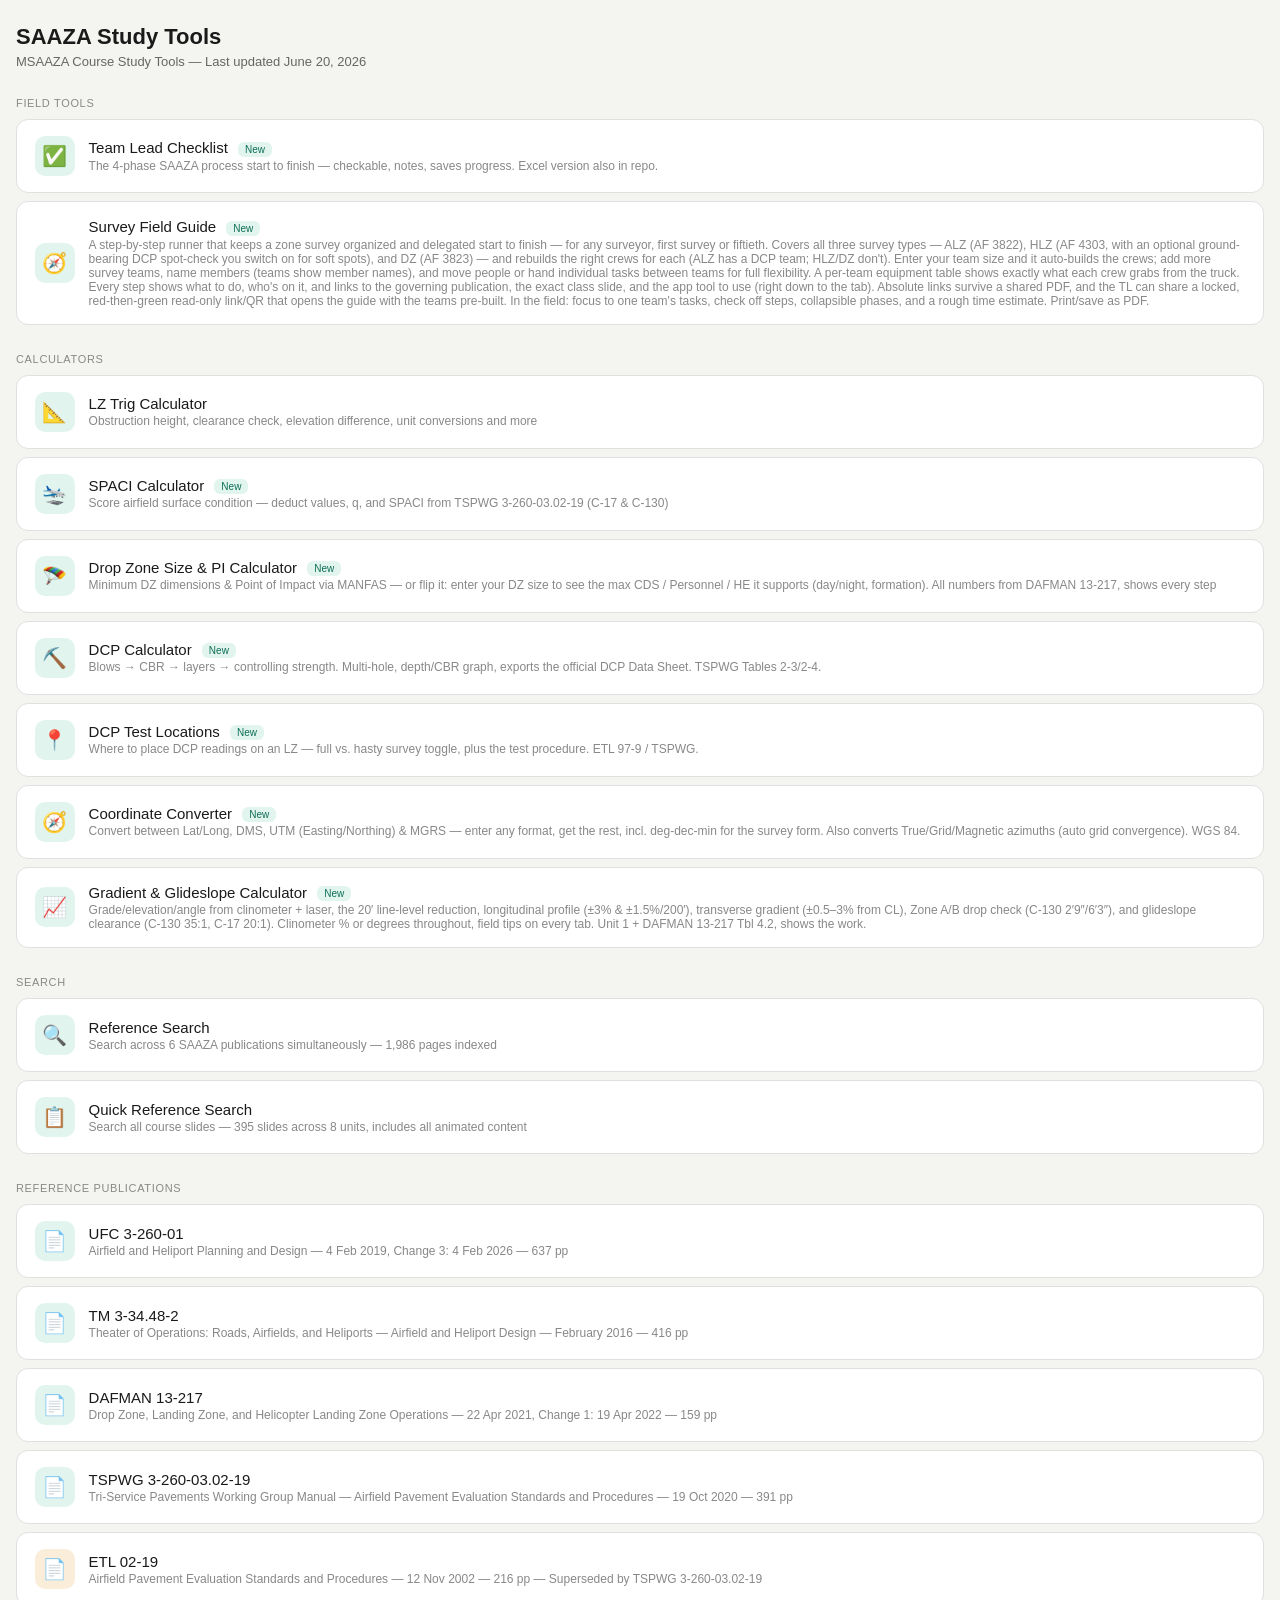
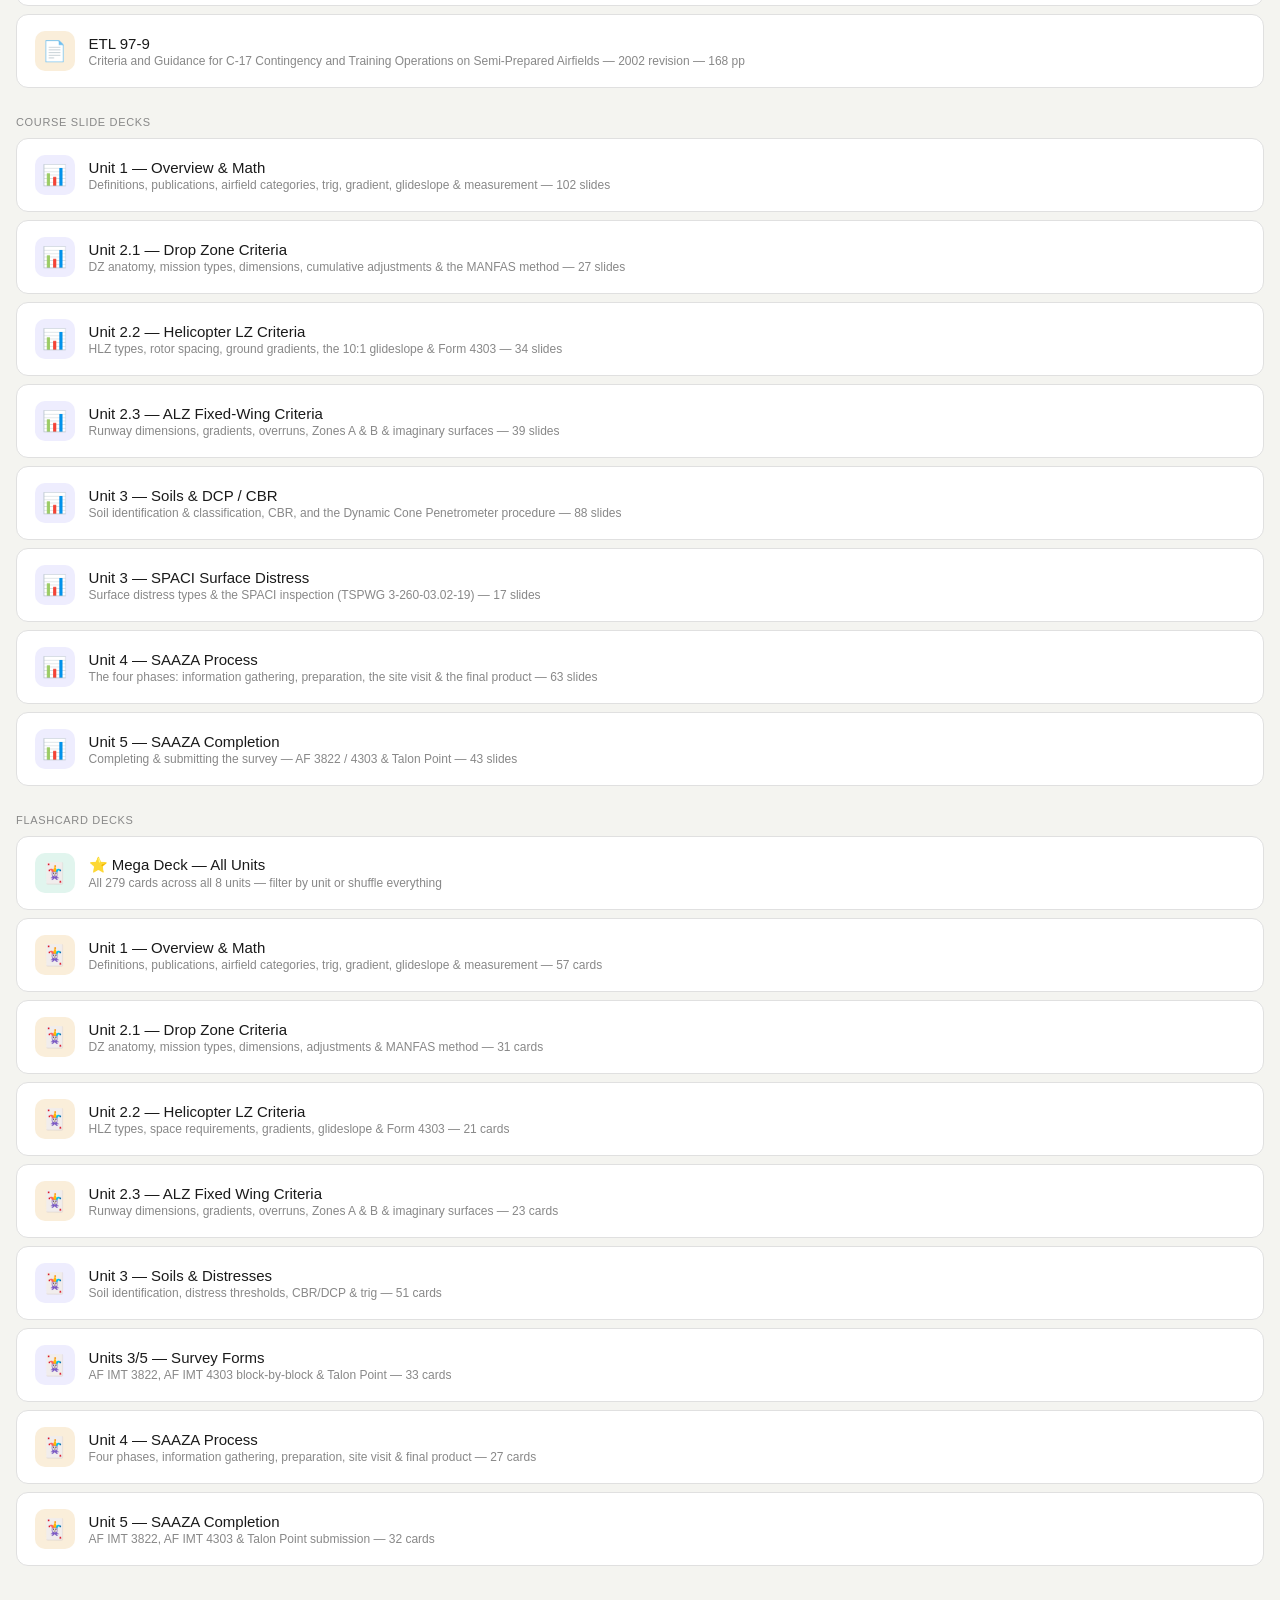
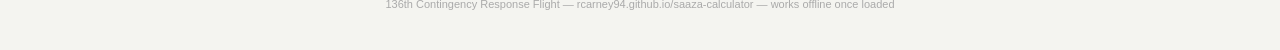
==== index.html @ 90b6a646 "Add files via upload" ====
<!DOCTYPE html>
<html lang="en">
<head>
<meta charset="UTF-8"/>
<meta name="viewport" content="width=device-width, initial-scale=1.0"/>
<title>SAAZA Study Tools</title>
<style>
*{box-sizing:border-box;margin:0;padding:0}
body{font-family:-apple-system,BlinkMacSystemFont,"Segoe UI",Arial,sans-serif;background:#f4f4f0;color:#1a1a1a;min-height:100vh;padding:1.5rem 1rem}
.header{margin-bottom:1.75rem}
h1{font-size:22px;font-weight:600;margin-bottom:4px}
.sub{font-size:13px;color:#666}
.section-label{font-size:11px;font-weight:500;color:#888;text-transform:uppercase;letter-spacing:.06em;margin-bottom:10px}
.section{margin-bottom:1.75rem}
.tool-card{display:flex;align-items:center;gap:14px;background:#fff;border:1px solid #e0e0e0;border-radius:12px;padding:1rem 1.1rem;margin-bottom:8px;text-decoration:none;color:#1a1a1a;transition:border-color .15s}
.tool-card:hover{border-color:#1D9E75}
.icon{width:40px;height:40px;border-radius:10px;display:flex;align-items:center;justify-content:center;font-size:20px;flex-shrink:0}
.icon.green{background:#E1F5EE}
.icon.purple{background:#EEEDFE}
.icon.amber{background:#FAEEDA}
.tool-name{font-size:15px;font-weight:500;margin-bottom:2px}
.tool-desc{font-size:12px;color:#888}
.badge{display:inline-block;font-size:10px;padding:2px 7px;border-radius:6px;background:#E1F5EE;color:#0F6E56;margin-left:6px;vertical-align:middle;font-weight:500}
.footer{text-align:center;font-size:11px;color:#aaa;margin-top:2rem;padding-bottom:1rem}
</style>
</head>
<body>

<div class="header">
  <h1>SAAZA Study Tools</h1>
  <p class="sub">MSAAZA Course Study Tools &mdash; Last updated June 20, 2026</p>
</div>

<div class="section">
  <div class="section-label">Field tools</div>
  <a class="tool-card" href="SAAZA_Team_Lead_Checklist.html">
    <div class="icon green">✅</div>
    <div>
      <div class="tool-name">Team Lead Checklist <span class="badge">New</span></div>
      <div class="tool-desc">The 4-phase SAAZA process start to finish — checkable, notes, saves progress. Excel version also in repo.</div>
    </div>
  </a>
  <a class="tool-card" href="SAAZA_Survey_Field_Guide.html">
    <div class="icon green">🧭</div>
    <div>
      <div class="tool-name">Survey Field Guide <span class="badge">New</span></div>
      <div class="tool-desc">A step-by-step runner that keeps a zone survey organized and delegated start to finish — for any surveyor, first survey or fiftieth. Covers all three survey types — ALZ (AF 3822), HLZ (AF 4303, with an optional ground-bearing DCP spot-check you switch on for soft spots), and DZ (AF 3823) — and rebuilds the right crews for each (ALZ has a DCP team; HLZ/DZ don't). Enter your team size and it auto-builds the crews; add more survey teams, name members (teams show member names), and move people or hand individual tasks between teams for full flexibility. A per-team equipment table shows exactly what each crew grabs from the truck. Every step shows what to do, who's on it, and links to the governing publication, the exact class slide, and the app tool to use (right down to the tab). Absolute links survive a shared PDF, and the TL can share a locked, red-then-green read-only link/QR that opens the guide with the teams pre-built. In the field: focus to one team's tasks, check off steps, collapsible phases, and a rough time estimate. Print/save as PDF.</div>
    </div>
  </a>
</div>

<div class="section">
  <div class="section-label">Calculators</div>
  <a class="tool-card" href="SAAZA_LZ_Trig_Calculator.html">
    <div class="icon green">📐</div>
    <div>
      <div class="tool-name">LZ Trig Calculator</div>
      <div class="tool-desc">Obstruction height, clearance check, elevation difference, unit conversions and more</div>
    </div>
  </a>
  <a class="tool-card" href="SAAZA_SPACI_Calculator.html">
    <div class="icon green">🛬</div>
    <div>
      <div class="tool-name">SPACI Calculator <span class="badge">New</span></div>
      <div class="tool-desc">Score airfield surface condition — deduct values, q, and SPACI from TSPWG 3-260-03.02-19 (C-17 &amp; C-130)</div>
    </div>
  </a>
  <a class="tool-card" href="SAAZA_DZ_Calculator.html">
    <div class="icon green">🪂</div>
    <div>
      <div class="tool-name">Drop Zone Size &amp; PI Calculator <span class="badge">New</span></div>
      <div class="tool-desc">Minimum DZ dimensions &amp; Point of Impact via MANFAS — or flip it: enter your DZ size to see the max CDS / Personnel / HE it supports (day/night, formation). All numbers from DAFMAN 13-217, shows every step</div>
    </div>
  </a>
  <a class="tool-card" href="SAAZA_DCP_Calculator.html">
    <div class="icon green">⛏️</div>
    <div>
      <div class="tool-name">DCP Calculator <span class="badge">New</span></div>
      <div class="tool-desc">Blows → CBR → layers → controlling strength. Multi-hole, depth/CBR graph, exports the official DCP Data Sheet. TSPWG Tables 2-3/2-4.</div>
    </div>
  </a>
  <a class="tool-card" href="SAAZA_DCP_Layout.html">
    <div class="icon green">📍</div>
    <div>
      <div class="tool-name">DCP Test Locations <span class="badge">New</span></div>
      <div class="tool-desc">Where to place DCP readings on an LZ — full vs. hasty survey toggle, plus the test procedure. ETL 97-9 / TSPWG.</div>
    </div>
  </a>
  <a class="tool-card" href="SAAZA_Coordinate_Converter.html">
    <div class="icon green">🧭</div>
    <div>
      <div class="tool-name">Coordinate Converter <span class="badge">New</span></div>
      <div class="tool-desc">Convert between Lat/Long, DMS, UTM (Easting/Northing) &amp; MGRS — enter any format, get the rest, incl. deg-dec-min for the survey form. Also converts True/Grid/Magnetic azimuths (auto grid convergence). WGS 84.</div>
    </div>
  </a>
  <a class="tool-card" href="SAAZA_Gradient_Calculator.html">
    <div class="icon green">📈</div>
    <div>
      <div class="tool-name">Gradient &amp; Glideslope Calculator <span class="badge">New</span></div>
      <div class="tool-desc">Grade/elevation/angle from clinometer + laser, the 20′ line-level reduction, longitudinal profile (±3% &amp; ±1.5%/200′), transverse gradient (±0.5–3% from CL), Zone A/B drop check (C-130 2′9″/6′3″), and glideslope clearance (C-130 35:1, C-17 20:1). Clinometer % or degrees throughout, field tips on every tab. Unit 1 + DAFMAN 13-217 Tbl 4.2, shows the work.</div>
    </div>
  </a>
</div>

<div class="section">
  <div class="section-label">Search</div>
  <a class="tool-card" href="SAAZA_Reference_Search.html">
    <div class="icon green">🔍</div>
    <div>
      <div class="tool-name">Reference Search</div>
      <div class="tool-desc">Search across 6 SAAZA publications simultaneously — 1,986 pages indexed</div>
    </div>
  </a>
  <a class="tool-card" href="SAAZA_Quick_Reference_Search.html">
    <div class="icon green">📋</div>
    <div>
      <div class="tool-name">Quick Reference Search</div>
      <div class="tool-desc">Search all course slides — 395 slides across 8 units, includes all animated content</div>
    </div>
  </a>
</div>

<div class="section">
  <div class="section-label">Reference publications</div>
  <a class="tool-card" href="refs/ufc_3_260_01_2019_c3.pdf">
    <div class="icon green">📄</div>
    <div>
      <div class="tool-name">UFC 3-260-01</div>
      <div class="tool-desc">Airfield and Heliport Planning and Design &mdash; 4 Feb 2019, Change 3: 4 Feb 2026 &mdash; 637 pp</div>
    </div>
  </a>
  <a class="tool-card" href="refs/TM_3_34_48_2.pdf">
    <div class="icon green">📄</div>
    <div>
      <div class="tool-name">TM 3-34.48-2</div>
      <div class="tool-desc">Theater of Operations: Roads, Airfields, and Heliports — Airfield and Heliport Design &mdash; February 2016 &mdash; 416 pp</div>
    </div>
  </a>
  <a class="tool-card" href="refs/dafman13-217.pdf">
    <div class="icon green">📄</div>
    <div>
      <div class="tool-name">DAFMAN 13-217</div>
      <div class="tool-desc">Drop Zone, Landing Zone, and Helicopter Landing Zone Operations &mdash; 22 Apr 2021, Change 1: 19 Apr 2022 &mdash; 159 pp</div>
    </div>
  </a>
  <a class="tool-card" href="refs/TSPWG_3_260_03_02_19.pdf">
    <div class="icon green">📄</div>
    <div>
      <div class="tool-name">TSPWG 3-260-03.02-19</div>
      <div class="tool-desc">Tri-Service Pavements Working Group Manual — Airfield Pavement Evaluation Standards and Procedures &mdash; 19 Oct 2020 &mdash; 391 pp</div>
    </div>
  </a>
  <a class="tool-card" href="refs/ETL_02-19.pdf">
    <div class="icon amber">📄</div>
    <div>
      <div class="tool-name">ETL 02-19</div>
      <div class="tool-desc">Airfield Pavement Evaluation Standards and Procedures &mdash; 12 Nov 2002 &mdash; 216 pp &mdash; Superseded by TSPWG 3-260-03.02-19</div>
    </div>
  </a>
  <a class="tool-card" href="refs/ETL_97-9.pdf">
    <div class="icon amber">📄</div>
    <div>
      <div class="tool-name">ETL 97-9</div>
      <div class="tool-desc">Criteria and Guidance for C-17 Contingency and Training Operations on Semi-Prepared Airfields &mdash; 2002 revision &mdash; 168 pp</div>
    </div>
  </a>
</div>

<div class="section">
  <div class="section-label">Course slide decks</div>
  <a class="tool-card" href="slides/slides_unit1.pdf">
    <div class="icon purple">📊</div>
    <div>
      <div class="tool-name">Unit 1 — Overview &amp; Math</div>
      <div class="tool-desc">Definitions, publications, airfield categories, trig, gradient, glideslope &amp; measurement &mdash; 102 slides</div>
    </div>
  </a>
  <a class="tool-card" href="slides/slides_unit2_1.pdf">
    <div class="icon purple">📊</div>
    <div>
      <div class="tool-name">Unit 2.1 — Drop Zone Criteria</div>
      <div class="tool-desc">DZ anatomy, mission types, dimensions, cumulative adjustments &amp; the MANFAS method &mdash; 27 slides</div>
    </div>
  </a>
  <a class="tool-card" href="slides/slides_unit2_2.pdf">
    <div class="icon purple">📊</div>
    <div>
      <div class="tool-name">Unit 2.2 — Helicopter LZ Criteria</div>
      <div class="tool-desc">HLZ types, rotor spacing, ground gradients, the 10:1 glideslope &amp; Form 4303 &mdash; 34 slides</div>
    </div>
  </a>
  <a class="tool-card" href="slides/slides_unit2_3.pdf">
    <div class="icon purple">📊</div>
    <div>
      <div class="tool-name">Unit 2.3 — ALZ Fixed-Wing Criteria</div>
      <div class="tool-desc">Runway dimensions, gradients, overruns, Zones A &amp; B &amp; imaginary surfaces &mdash; 39 slides</div>
    </div>
  </a>
  <a class="tool-card" href="slides/slides_unit3_soil.pdf">
    <div class="icon purple">📊</div>
    <div>
      <div class="tool-name">Unit 3 — Soils &amp; DCP / CBR</div>
      <div class="tool-desc">Soil identification &amp; classification, CBR, and the Dynamic Cone Penetrometer procedure &mdash; 88 slides</div>
    </div>
  </a>
  <a class="tool-card" href="slides/slides_unit3_spaci.pdf">
    <div class="icon purple">📊</div>
    <div>
      <div class="tool-name">Unit 3 — SPACI Surface Distress</div>
      <div class="tool-desc">Surface distress types &amp; the SPACI inspection (TSPWG 3-260-03.02-19) &mdash; 17 slides</div>
    </div>
  </a>
  <a class="tool-card" href="slides/slides_unit4.pdf">
    <div class="icon purple">📊</div>
    <div>
      <div class="tool-name">Unit 4 — SAAZA Process</div>
      <div class="tool-desc">The four phases: information gathering, preparation, the site visit &amp; the final product &mdash; 63 slides</div>
    </div>
  </a>
  <a class="tool-card" href="slides/slides_unit5.pdf">
    <div class="icon purple">📊</div>
    <div>
      <div class="tool-name">Unit 5 — SAAZA Completion</div>
      <div class="tool-desc">Completing &amp; submitting the survey — AF 3822 / 4303 &amp; Talon Point &mdash; 43 slides</div>
    </div>
  </a>
</div>

<div class="section">
  <div class="section-label">Flashcard decks</div>
  <a class="tool-card" href="SAAZA_Mega_Deck.html">
    <div class="icon green">🃏</div>
    <div>
      <div class="tool-name">⭐ Mega Deck — All Units</div>
      <div class="tool-desc">All 279 cards across all 8 units — filter by unit or shuffle everything</div>
    </div>
  </a>
  <a class="tool-card" href="SAAZA_Overview_Flashcards.html">
    <div class="icon amber">🃏</div>
    <div>
      <div class="tool-name">Unit 1 — Overview &amp; Math</div>
      <div class="tool-desc">Definitions, publications, airfield categories, trig, gradient, glideslope &amp; measurement — 57 cards</div>
    </div>
  </a>
  <a class="tool-card" href="SAAZA_DZ_Flashcards.html">
    <div class="icon amber">🃏</div>
    <div>
      <div class="tool-name">Unit 2.1 — Drop Zone Criteria</div>
      <div class="tool-desc">DZ anatomy, mission types, dimensions, adjustments &amp; MANFAS method — 31 cards</div>
    </div>
  </a>
  <a class="tool-card" href="SAAZA_HLZ_Flashcards.html">
    <div class="icon amber">🃏</div>
    <div>
      <div class="tool-name">Unit 2.2 — Helicopter LZ Criteria</div>
      <div class="tool-desc">HLZ types, space requirements, gradients, glideslope &amp; Form 4303 — 21 cards</div>
    </div>
  </a>
  <a class="tool-card" href="SAAZA_ALZ_Flashcards.html">
    <div class="icon amber">🃏</div>
    <div>
      <div class="tool-name">Unit 2.3 — ALZ Fixed Wing Criteria</div>
      <div class="tool-desc">Runway dimensions, gradients, overruns, Zones A &amp; B &amp; imaginary surfaces — 23 cards</div>
    </div>
  </a>
  <a class="tool-card" href="SAAZA_Flashcards.html">
    <div class="icon purple">🃏</div>
    <div>
      <div class="tool-name">Unit 3 — Soils &amp; Distresses</div>
      <div class="tool-desc">Soil identification, distress thresholds, CBR/DCP &amp; trig — 51 cards</div>
    </div>
  </a>
  <a class="tool-card" href="SAAZA_Forms_Flashcards.html">
    <div class="icon purple">🃏</div>
    <div>
      <div class="tool-name">Units 3/5 — Survey Forms</div>
      <div class="tool-desc">AF IMT 3822, AF IMT 4303 block-by-block &amp; Talon Point — 33 cards</div>
    </div>
  </a>
  <a class="tool-card" href="SAAZA_Process_Flashcards.html">
    <div class="icon amber">🃏</div>
    <div>
      <div class="tool-name">Unit 4 — SAAZA Process</div>
      <div class="tool-desc">Four phases, information gathering, preparation, site visit &amp; final product — 27 cards</div>
    </div>
  </a>
  <a class="tool-card" href="SAAZA_Completion_Flashcards.html">
    <div class="icon amber">🃏</div>
    <div>
      <div class="tool-name">Unit 5 — SAAZA Completion</div>
      <div class="tool-desc">AF IMT 3822, AF IMT 4303 &amp; Talon Point submission — 32 cards</div>
    </div>
  </a>
</div>

<div class="footer">136th Contingency Response Flight &mdash; rcarney94.github.io/saaza-calculator &mdash; works offline once loaded</div>

</body>
</html>
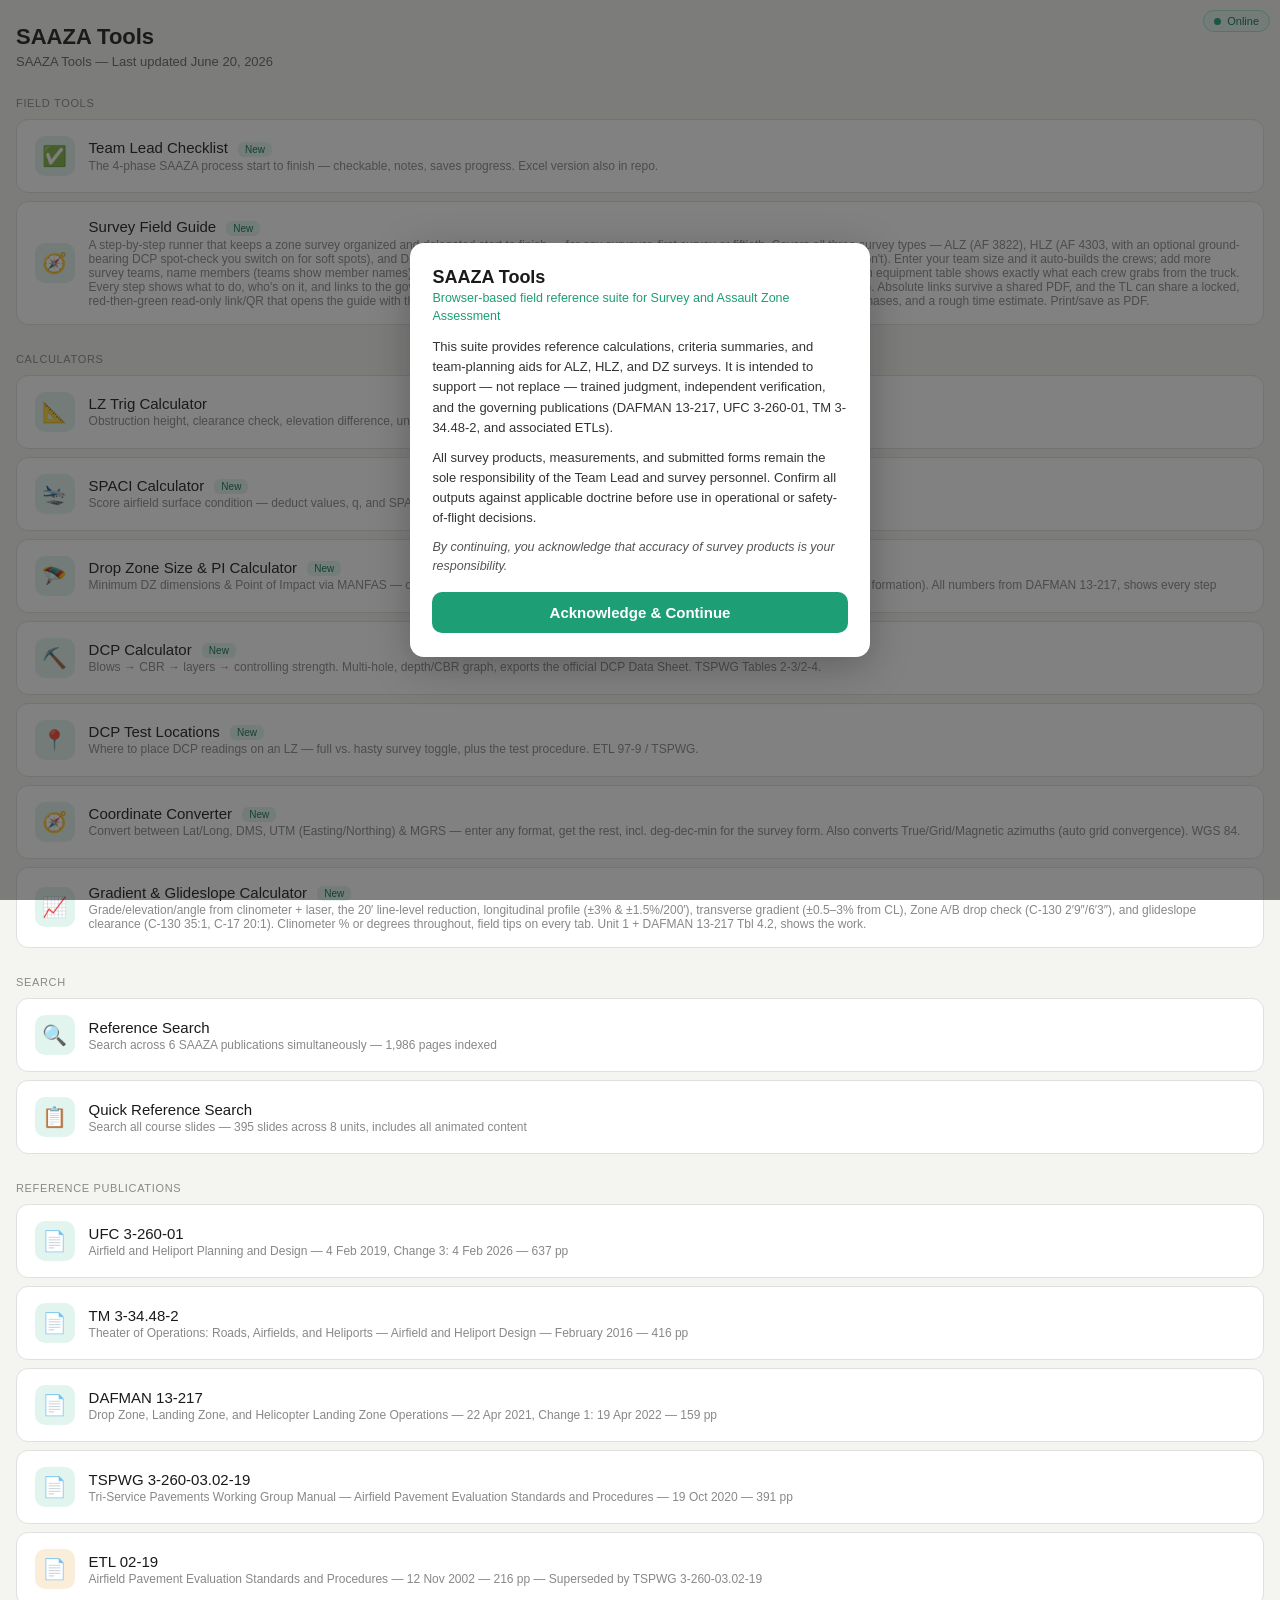
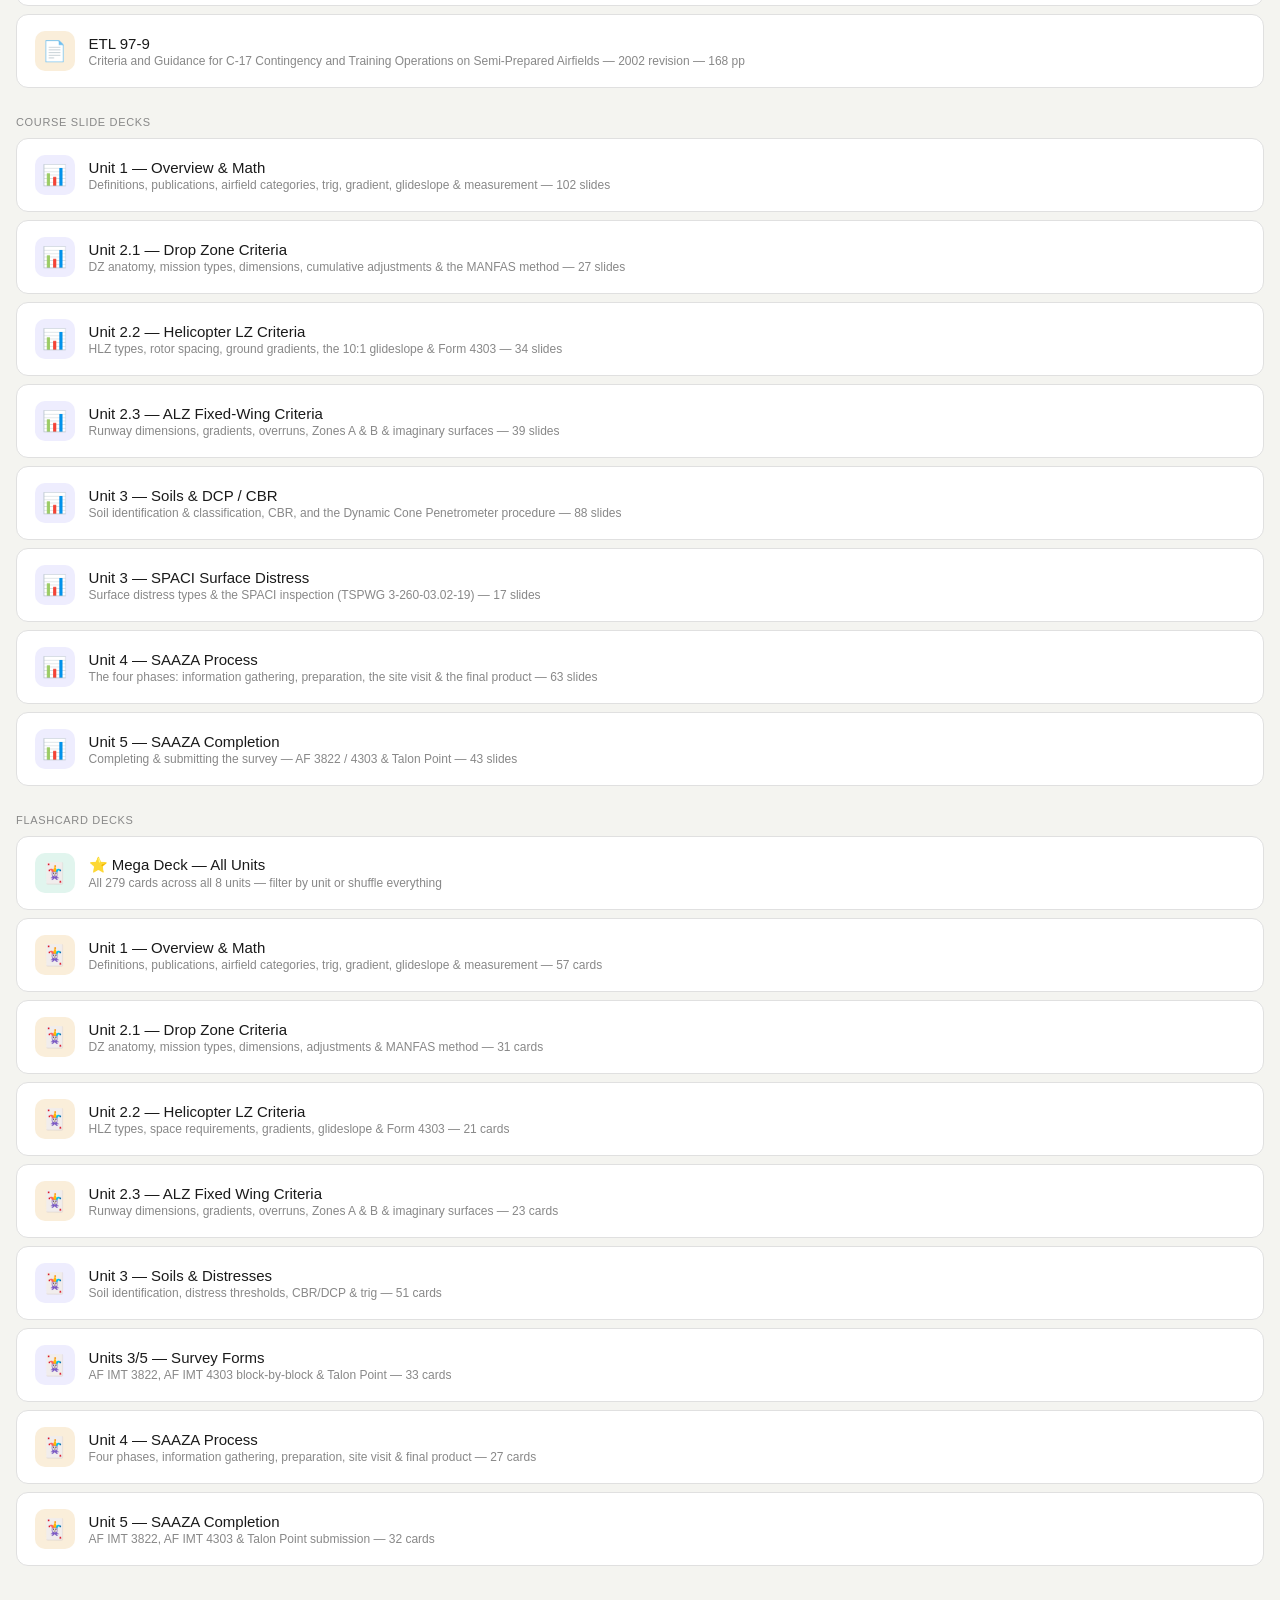
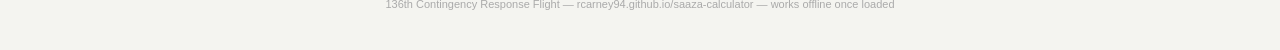
==== commit 4a716463: "Add files via upload" ====
--- a/index.html
+++ b/index.html
@@ -3,7 +3,7 @@
 <head>
 <meta charset="UTF-8"/>
 <meta name="viewport" content="width=device-width, initial-scale=1.0"/>
-<title>SAAZA Study Tools</title>
+<title>SAAZA Tools</title>
 <style>
 *{box-sizing:border-box;margin:0;padding:0}
 body{font-family:-apple-system,BlinkMacSystemFont,"Segoe UI",Arial,sans-serif;background:#f4f4f0;color:#1a1a1a;min-height:100vh;padding:1.5rem 1rem}
@@ -22,13 +22,43 @@
 .tool-desc{font-size:12px;color:#888}
 .badge{display:inline-block;font-size:10px;padding:2px 7px;border-radius:6px;background:#E1F5EE;color:#0F6E56;margin-left:6px;vertical-align:middle;font-weight:500}
 .footer{text-align:center;font-size:11px;color:#aaa;margin-top:2rem;padding-bottom:1rem}
+/* connectivity pill (item 3) */
+.net-pill{position:fixed;top:10px;right:10px;z-index:900;font-size:11px;font-weight:500;padding:4px 10px;border-radius:999px;display:flex;align-items:center;gap:6px;border:1px solid}
+.net-pill .net-dot{width:7px;height:7px;border-radius:50%;flex-shrink:0}
+.net-pill.online{background:#E1F5EE;color:#0F6E56;border-color:#9FE1CB}
+.net-pill.online .net-dot{background:#1D9E75}
+.net-pill.offline{background:#FAEEDA;color:#633806;border-color:#FAC775}
+.net-pill.offline .net-dot{background:#BA7517}
+/* first-use disclaimer (item 1) */
+.disc-overlay{position:fixed;inset:0;background:rgba(26,26,26,.55);display:flex;align-items:center;justify-content:center;padding:1.25rem;z-index:1000}
+.disc-overlay[hidden]{display:none}
+.disc-card{background:#fff;border-radius:14px;max-width:460px;width:100%;padding:1.5rem 1.4rem;box-shadow:0 10px 40px rgba(0,0,0,.25)}
+.disc-card h2{font-size:18px;font-weight:600;margin-bottom:2px}
+.disc-card .disc-sub{font-size:12.5px;color:#1D9E75;font-weight:500;margin-bottom:12px;line-height:1.4}
+.disc-card p{font-size:13px;color:#333;line-height:1.55;margin-bottom:10px}
+.disc-card .disc-ack{font-size:12.5px;color:#555;font-style:italic;margin-bottom:16px;line-height:1.5}
+.disc-btn{display:block;width:100%;background:#1D9E75;color:#fff;border:none;border-radius:10px;padding:12px;font-size:15px;font-weight:600;cursor:pointer}
+.disc-btn:active{background:#178463}
 </style>
 </head>
 <body>
 
+<div class="net-pill online" id="net-pill"><span class="net-dot"></span><span class="net-label">Online</span></div>
+
+<div class="disc-overlay" id="disc-overlay" hidden>
+  <div class="disc-card" role="dialog" aria-modal="true" aria-labelledby="disc-title">
+    <h2 id="disc-title">SAAZA Tools</h2>
+    <div class="disc-sub">Browser-based field reference suite for Survey and Assault Zone Assessment</div>
+    <p>This suite provides reference calculations, criteria summaries, and team-planning aids for ALZ, HLZ, and DZ surveys. It is intended to support &mdash; not replace &mdash; trained judgment, independent verification, and the governing publications (DAFMAN 13-217, UFC 3-260-01, TM 3-34.48-2, and associated ETLs).</p>
+    <p>All survey products, measurements, and submitted forms remain the sole responsibility of the Team Lead and survey personnel. Confirm all outputs against applicable doctrine before use in operational or safety-of-flight decisions.</p>
+    <div class="disc-ack">By continuing, you acknowledge that accuracy of survey products is your responsibility.</div>
+    <button class="disc-btn" id="disc-ack-btn">Acknowledge &amp; Continue</button>
+  </div>
+</div>
+
 <div class="header">
-  <h1>SAAZA Study Tools</h1>
-  <p class="sub">MSAAZA Course Study Tools &mdash; Last updated June 20, 2026</p>
+  <h1>SAAZA Tools</h1>
+  <p class="sub">SAAZA Tools &mdash; Last updated June 20, 2026</p>
 </div>
 
 <div class="section">
@@ -295,5 +325,40 @@
 
 <div class="footer">136th Contingency Response Flight &mdash; rcarney94.github.io/saaza-calculator &mdash; works offline once loaded</div>
 
+<script>
+(function(){
+  /* ---- Item 3: connectivity pill ---- */
+  /* Reflects navigator.onLine and updates live on the browser's online/offline events.
+     Note: "online" here means the device has a network connection, not that GitHub Pages
+     is reachable. The tool works fully offline once loaded; this is just situational awareness. */
+  var pill=document.getElementById('net-pill');
+  function setNet(){
+    if(!pill) return;
+    var on=navigator.onLine;
+    pill.className='net-pill '+(on?'online':'offline');
+    var lbl=pill.querySelector('.net-label');
+    if(lbl) lbl.textContent=on?'Online':'Offline';
+  }
+  window.addEventListener('online',setNet);
+  window.addEventListener('offline',setNet);
+  setNet();
+
+  /* ---- Item 1: first-use disclaimer ---- */
+  /* Shows once per browser. Acknowledgement is stored in localStorage so it never
+     reappears unless the user clears site data. If localStorage is unavailable
+     (e.g. private mode), it fails safe by showing the disclaimer each load. */
+  var KEY='saaza_disclaimer_ack_v1';
+  var ov=document.getElementById('disc-overlay');
+  var acked=false;
+  try{ acked=localStorage.getItem(KEY)==='1'; }catch(e){}
+  if(ov && !acked) ov.hidden=false;
+  var btn=document.getElementById('disc-ack-btn');
+  if(btn) btn.addEventListener('click',function(){
+    try{ localStorage.setItem(KEY,'1'); }catch(e){}
+    if(ov) ov.hidden=true;
+  });
+})();
+</script>
+
 </body>
 </html>
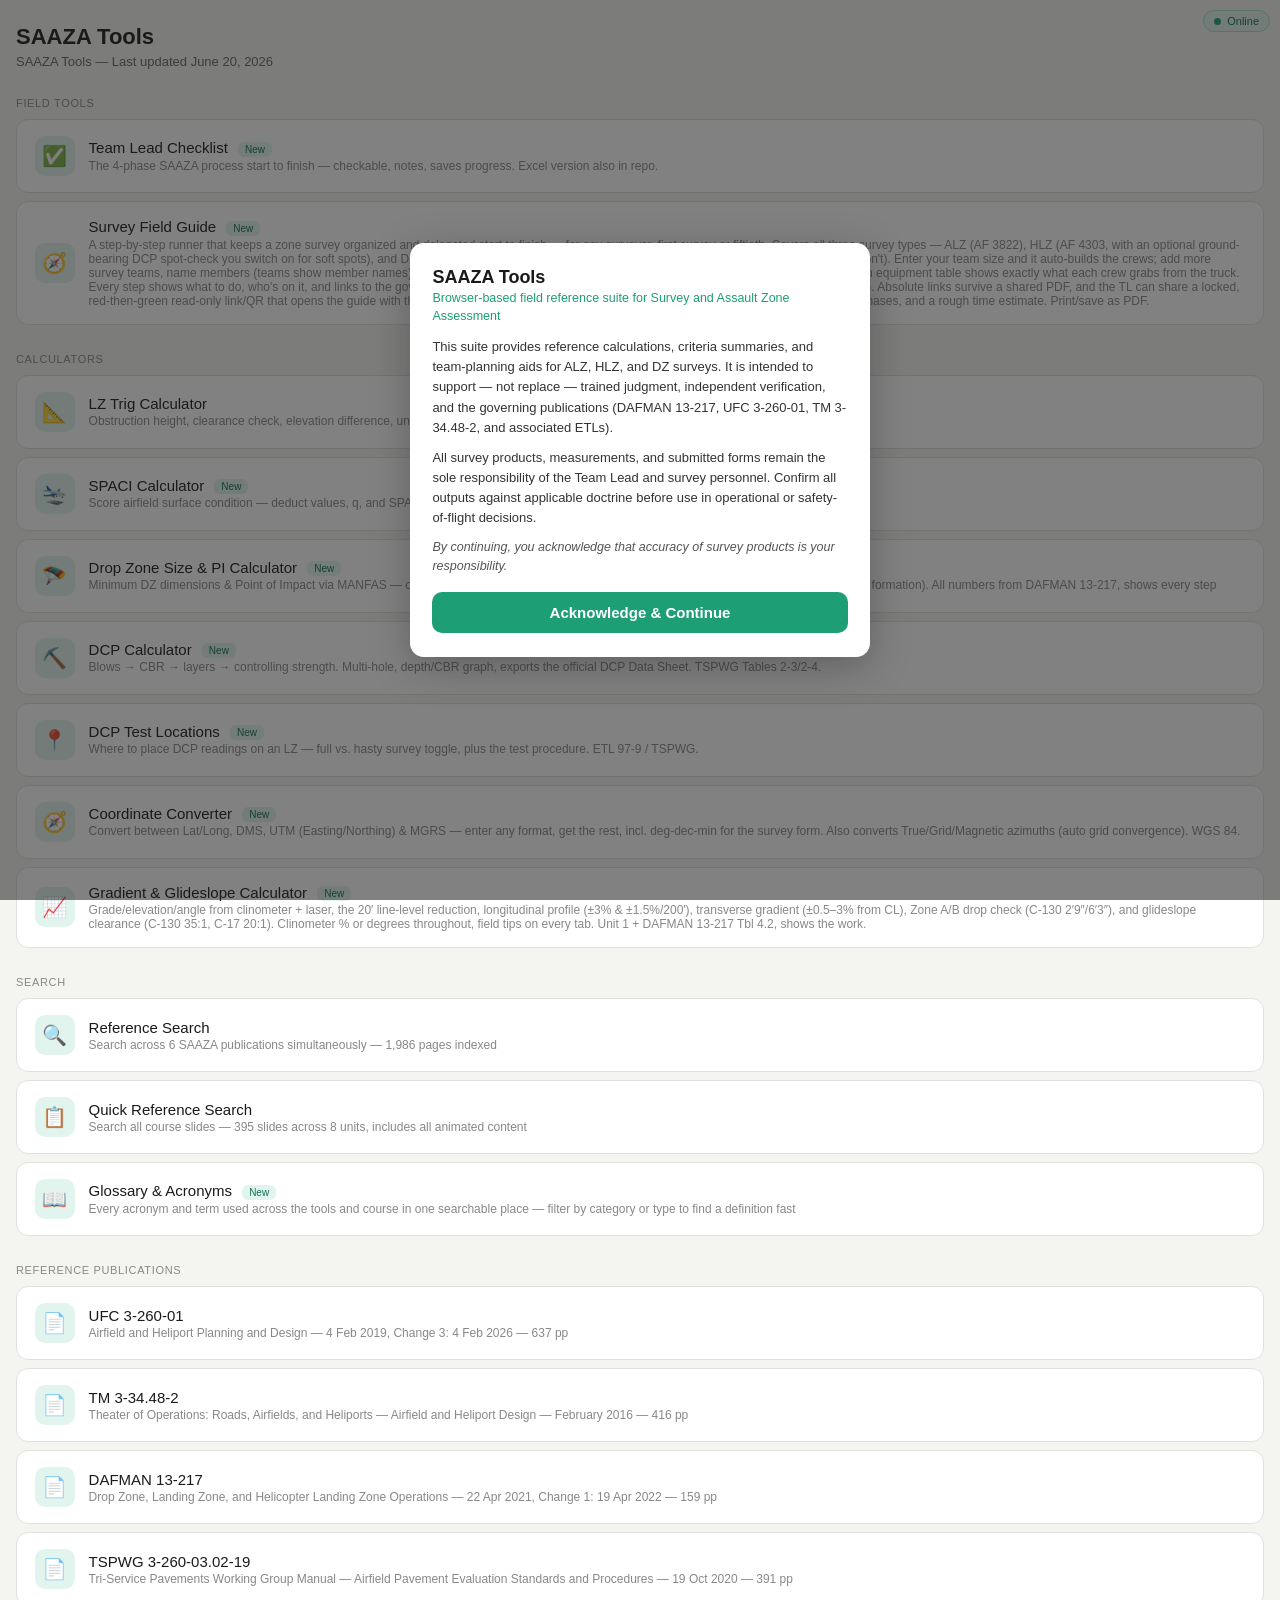
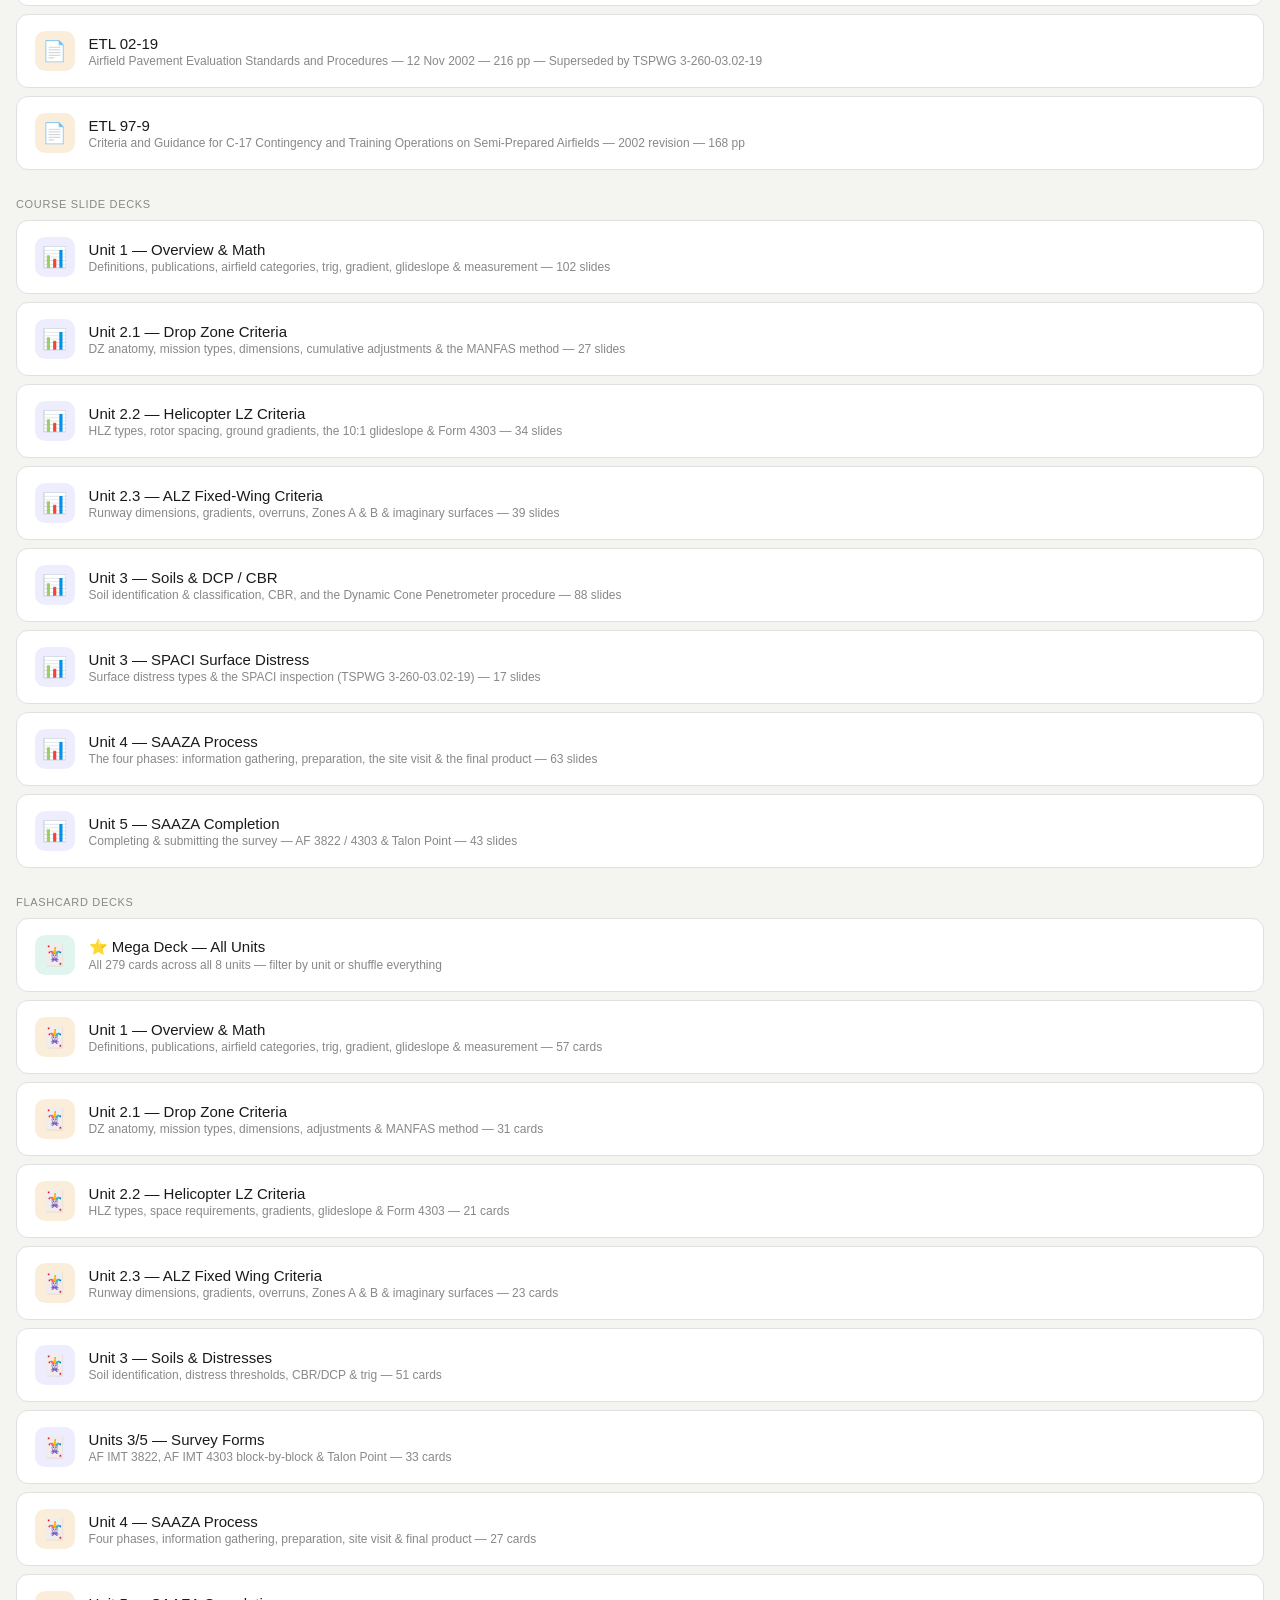
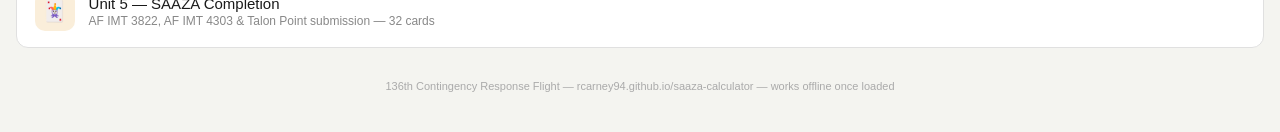
==== commit 18cc8faf: "Add files via upload" ====
--- a/index.html
+++ b/index.html
@@ -148,6 +148,13 @@
       <div class="tool-desc">Search all course slides — 395 slides across 8 units, includes all animated content</div>
     </div>
   </a>
+  <a class="tool-card" href="SAAZA_Glossary.html">
+    <div class="icon green">📖</div>
+    <div>
+      <div class="tool-name">Glossary &amp; Acronyms <span class="badge">New</span></div>
+      <div class="tool-desc">Every acronym and term used across the tools and course in one searchable place — filter by category or type to find a definition fast</div>
+    </div>
+  </a>
 </div>
 
 <div class="section">
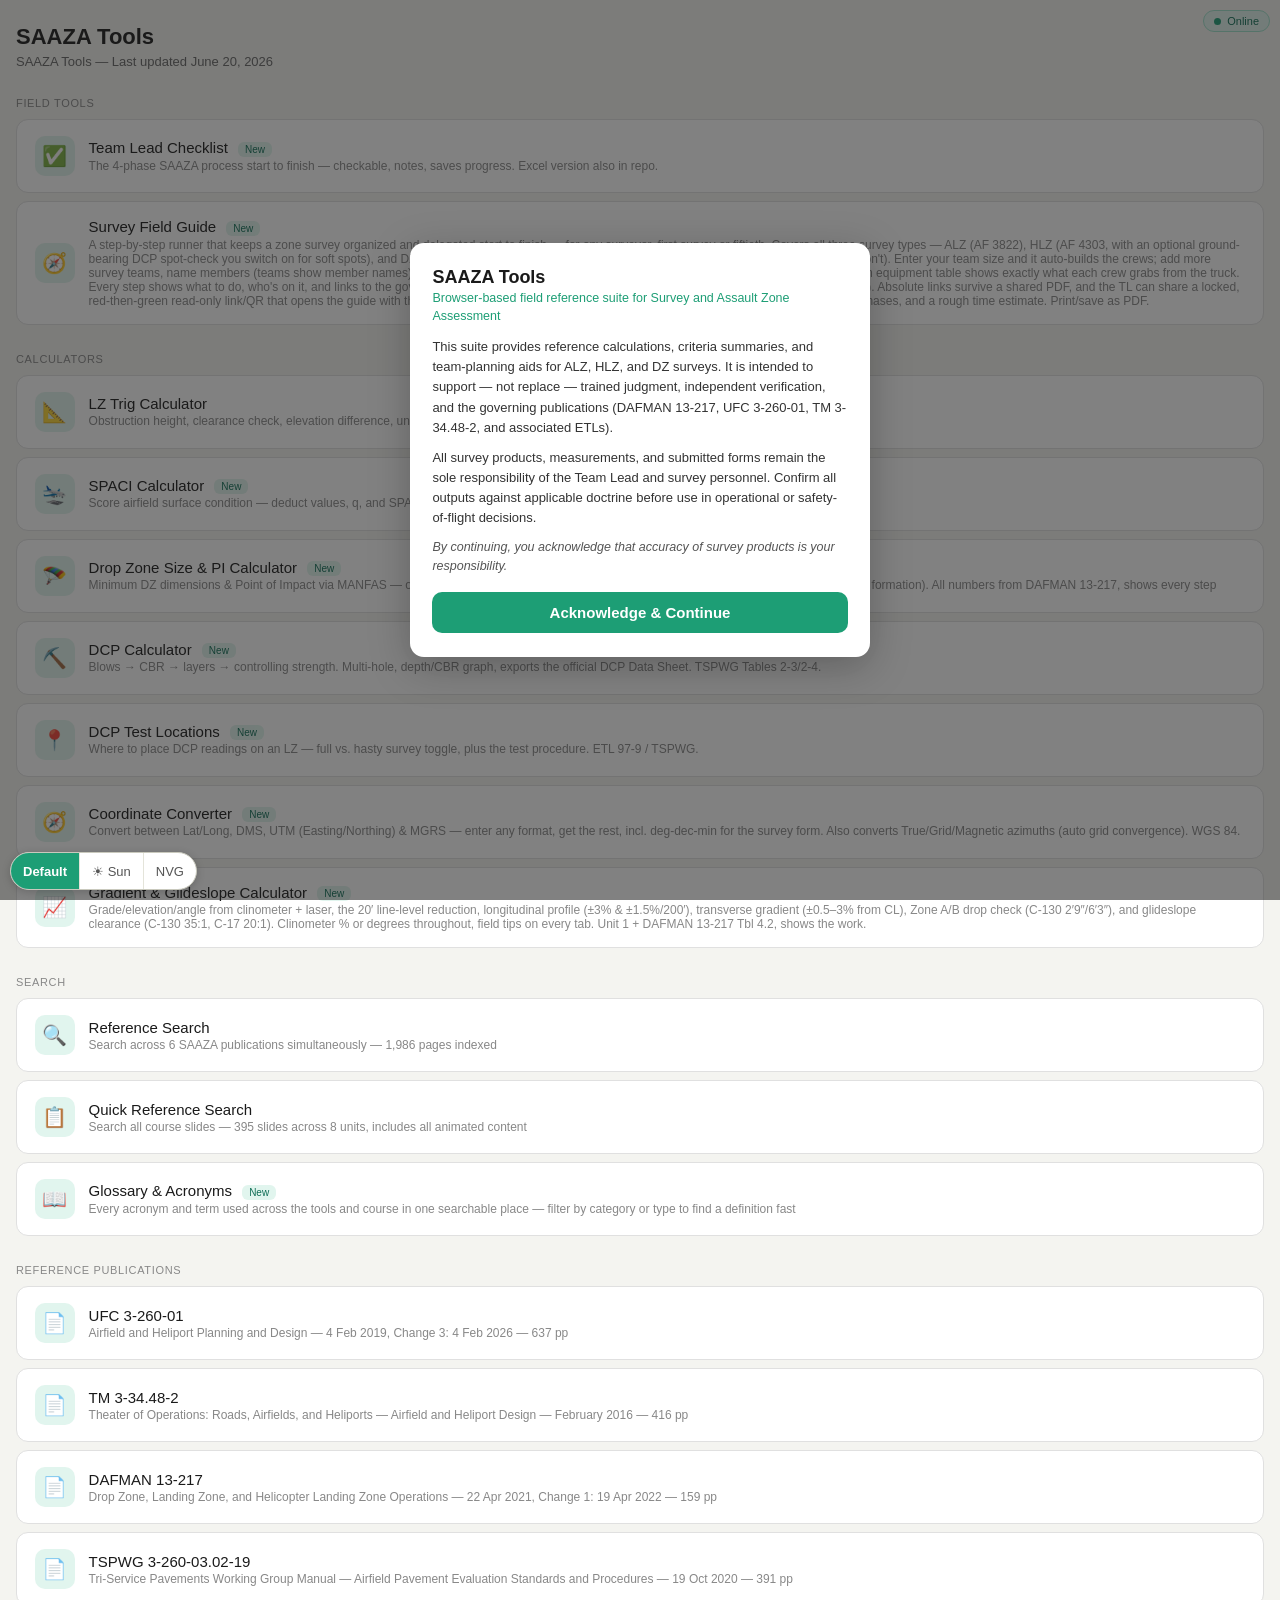
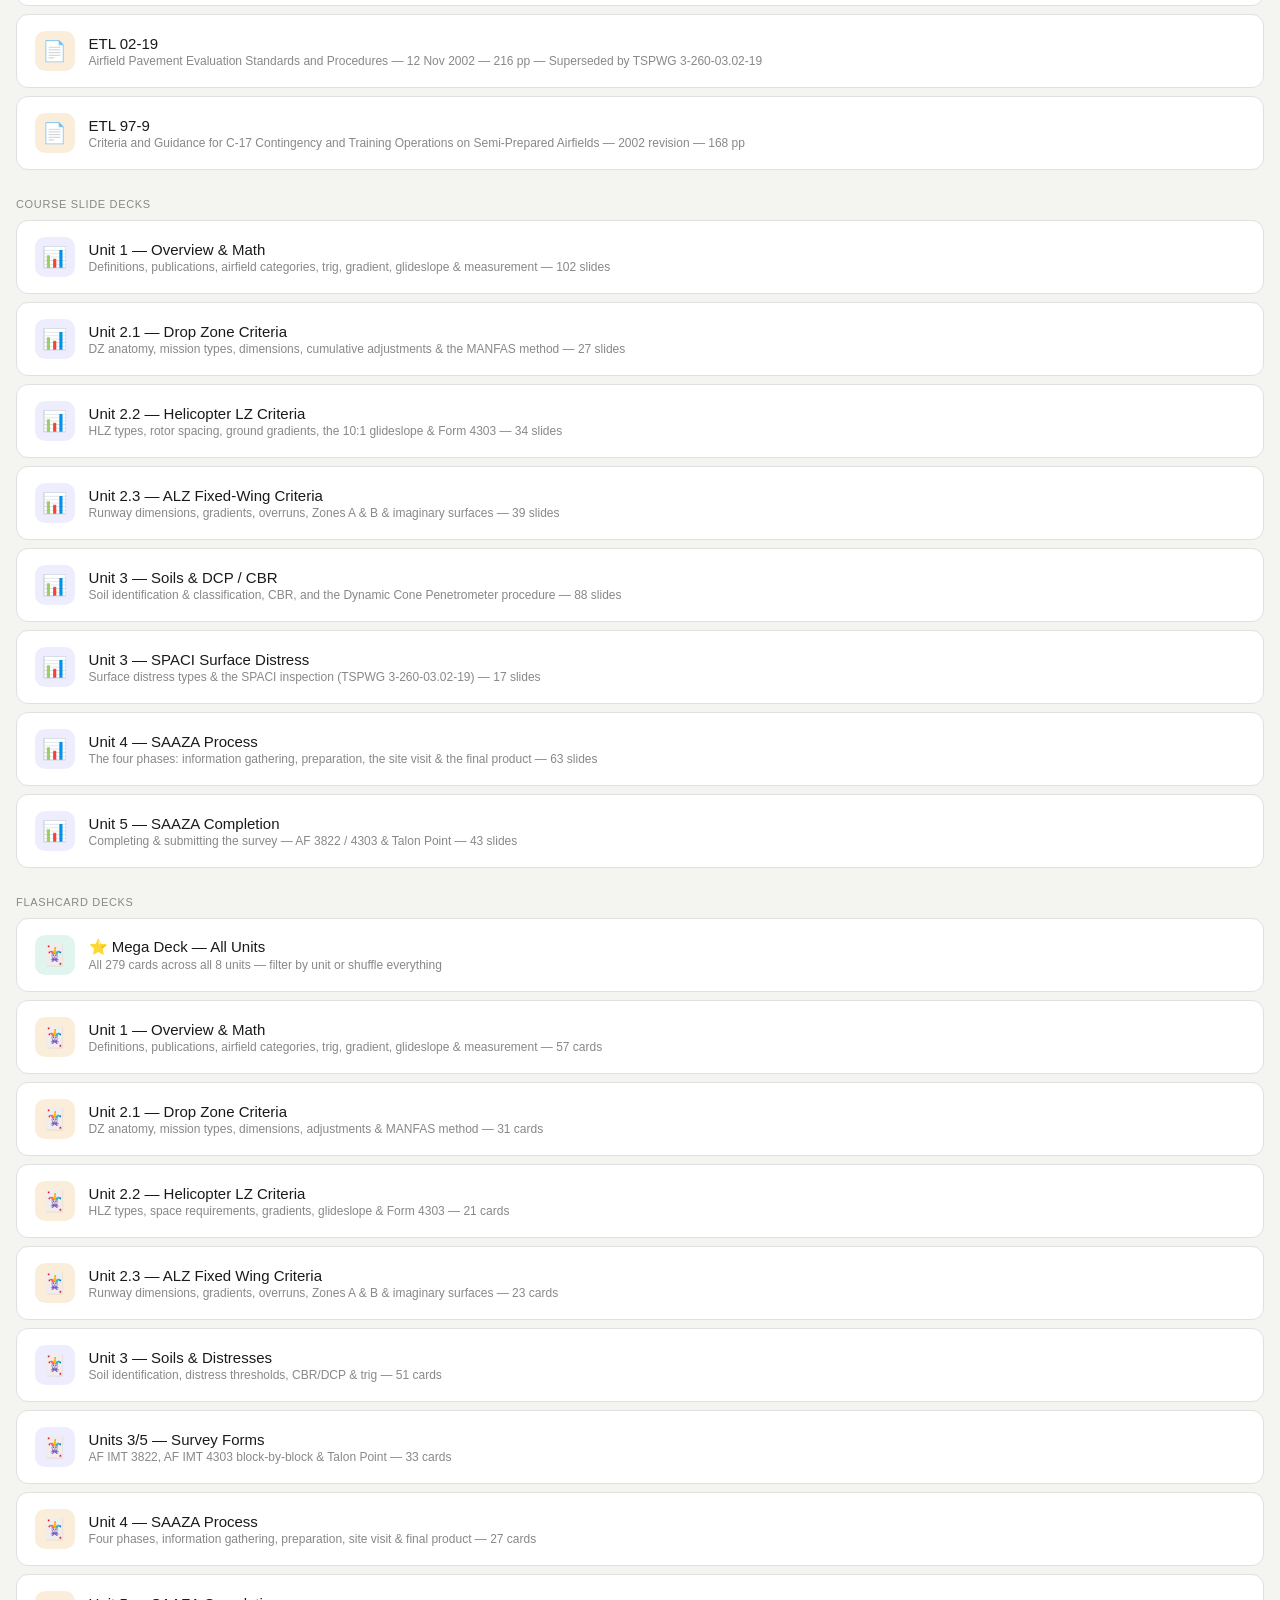
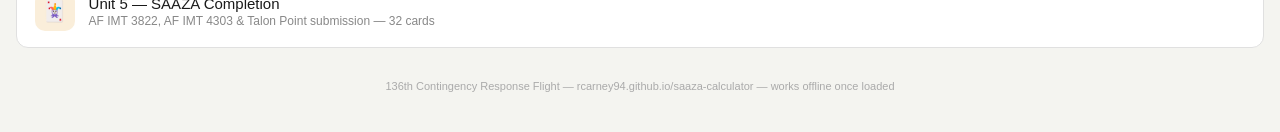
==== commit 47b675cd: "Add files via upload" ====
--- a/index.html
+++ b/index.html
@@ -40,6 +40,8 @@
 .disc-btn{display:block;width:100%;background:#1D9E75;color:#fff;border:none;border-radius:10px;padding:12px;font-size:15px;font-weight:600;cursor:pointer}
 .disc-btn:active{background:#178463}
 </style>
+<link rel="stylesheet" href="saaza-modes.css">
+<script defer src="saaza-modes.js"></script>
 </head>
 <body>
 
--- a/saaza-modes.css
+++ b/saaza-modes.css
@@ -0,0 +1,45 @@
+/* ============================================================
+   SAAZA display modes — shared across all tools.
+   Default theme is left completely untouched (no [data-theme]).
+   Modes are applied as html[data-theme="sunlight"|"nvg"].
+   The page recolor uses a filter on <body>; the mode toggle is
+   mounted on <html> (outside body) so it stays fixed & uninverted.
+   ============================================================ */
+
+/* ---- Mode toggle control (mounted on <html>, outside <body>) ---- */
+#saaza-mode{
+  position:fixed; z-index:99999; left:10px; bottom:10px;
+  display:flex; border-radius:999px; overflow:hidden;
+  border:1px solid #c9c9bd; background:#fff;
+  font-family:-apple-system,BlinkMacSystemFont,"Segoe UI",Arial,sans-serif;
+  box-shadow:0 2px 8px rgba(0,0,0,.18);
+}
+#saaza-mode button{
+  border:none; background:transparent; padding:8px 12px;
+  font-size:13px; line-height:1; color:#555; cursor:pointer; min-height:36px;
+}
+#saaza-mode button.on{ background:#1D9E75; color:#fff; font-weight:600; }
+#saaza-mode button+button{ border-left:1px solid #e4e4da; }
+
+/* ---- Sunlight / field mode: brighter, higher-contrast, larger ---- */
+html[data-theme="sunlight"]{ zoom:1.08; }                 /* bigger text + touch targets, layout-safe */
+html[data-theme="sunlight"] body{ filter:contrast(1.25) saturate(1.08); }
+html[data-theme="sunlight"] img,
+html[data-theme="sunlight"] canvas{ filter:contrast(.96); } /* keep diagrams from over-crushing */
+html[data-theme="sunlight"] #saaza-mode{ box-shadow:0 2px 10px rgba(0,0,0,.35); }
+
+/* ---- Low-light / NVG-considerate mode: dim, amber, no blue/white ----
+   Tunable: brightness() controls overall dimness; the two hue-rotate +
+   sepia + saturate stages set the amber tint. */
+html[data-theme="nvg"]{ background:#000; }
+html[data-theme="nvg"] body{
+  background:#0a0a0a;
+  filter:invert(1) hue-rotate(180deg) brightness(.85) sepia(.55) saturate(3.2) hue-rotate(-18deg);
+}
+/* counter-invert raster images so photos/diagrams don't read as negatives
+   (they remain amber-tinted by the page filter, which suits night use) */
+html[data-theme="nvg"] img{ filter:invert(1) hue-rotate(180deg); }
+/* toggle restyled for night so it isn't a bright glare */
+html[data-theme="nvg"] #saaza-mode{ background:#1a0f06; border-color:#5a3a1c; box-shadow:none; }
+html[data-theme="nvg"] #saaza-mode button{ color:#c8783c; }
+html[data-theme="nvg"] #saaza-mode button.on{ background:#7a3b12; color:#ffce9e; }
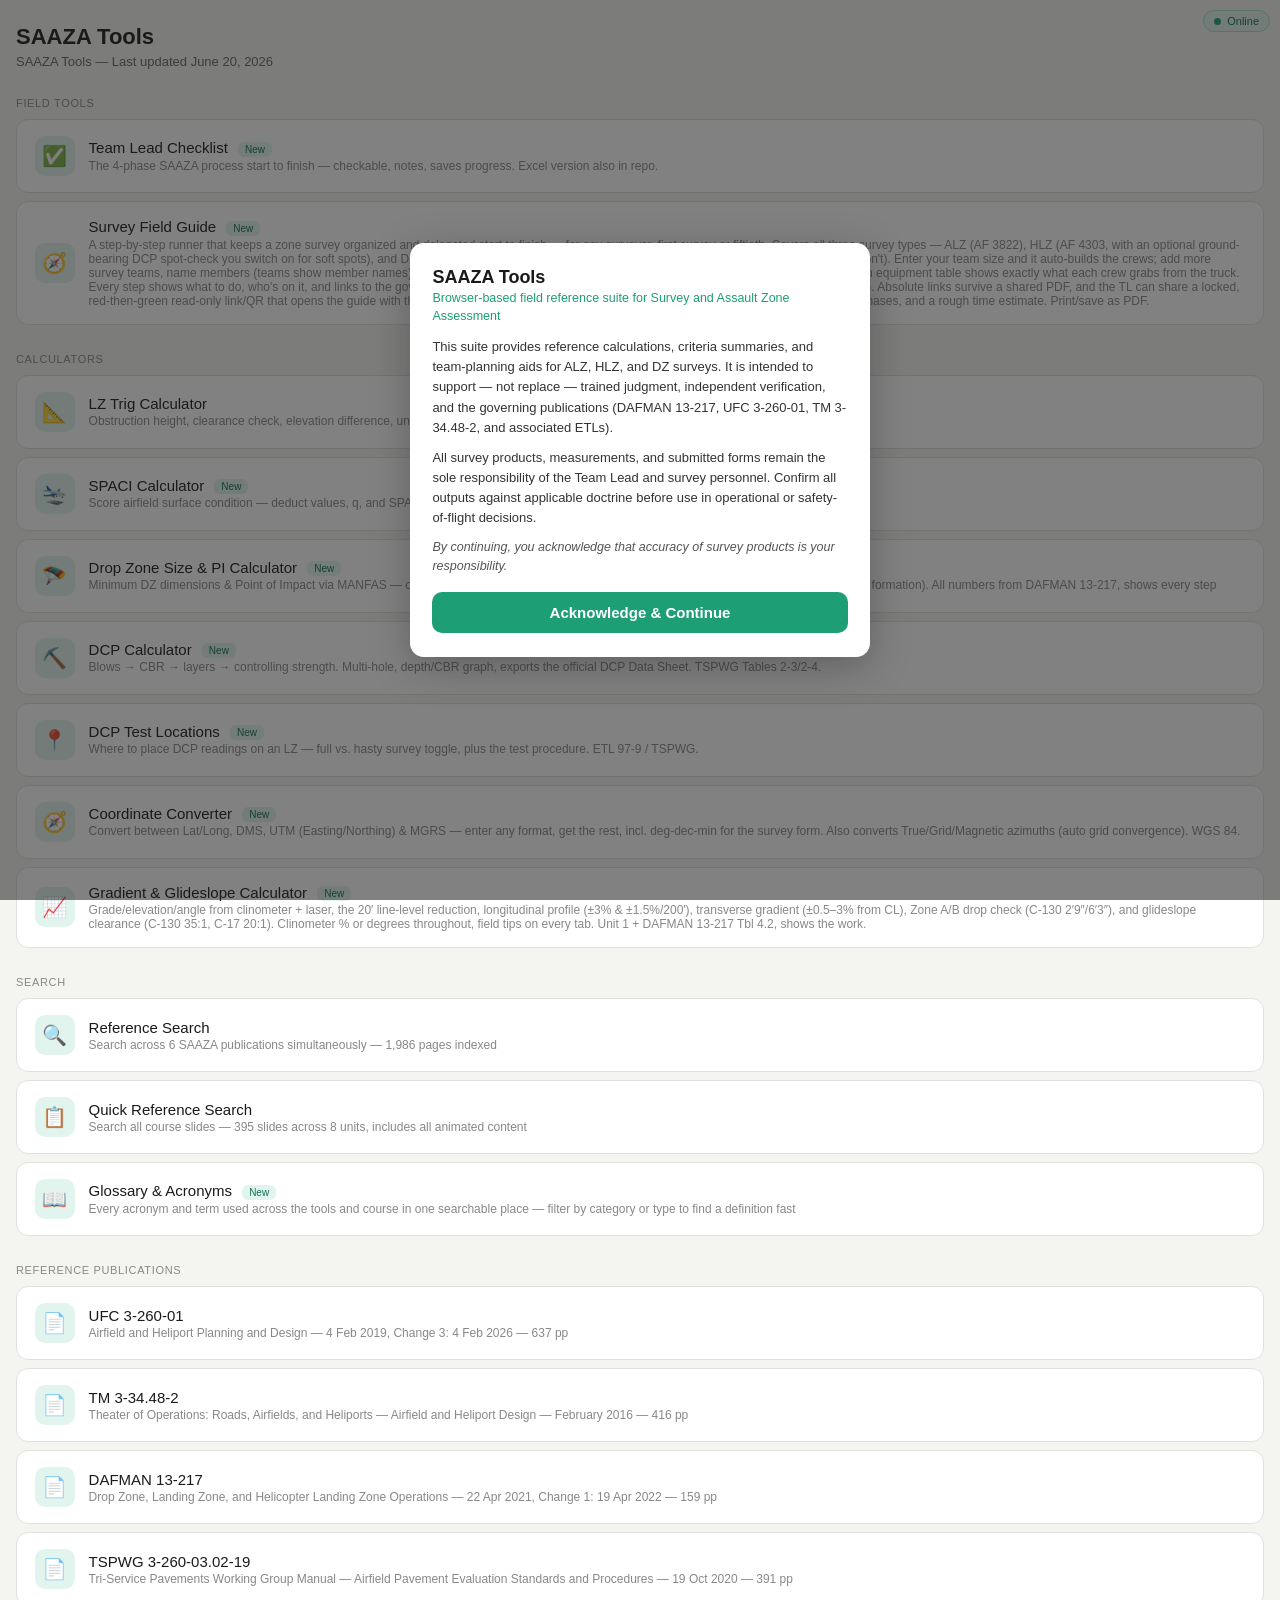
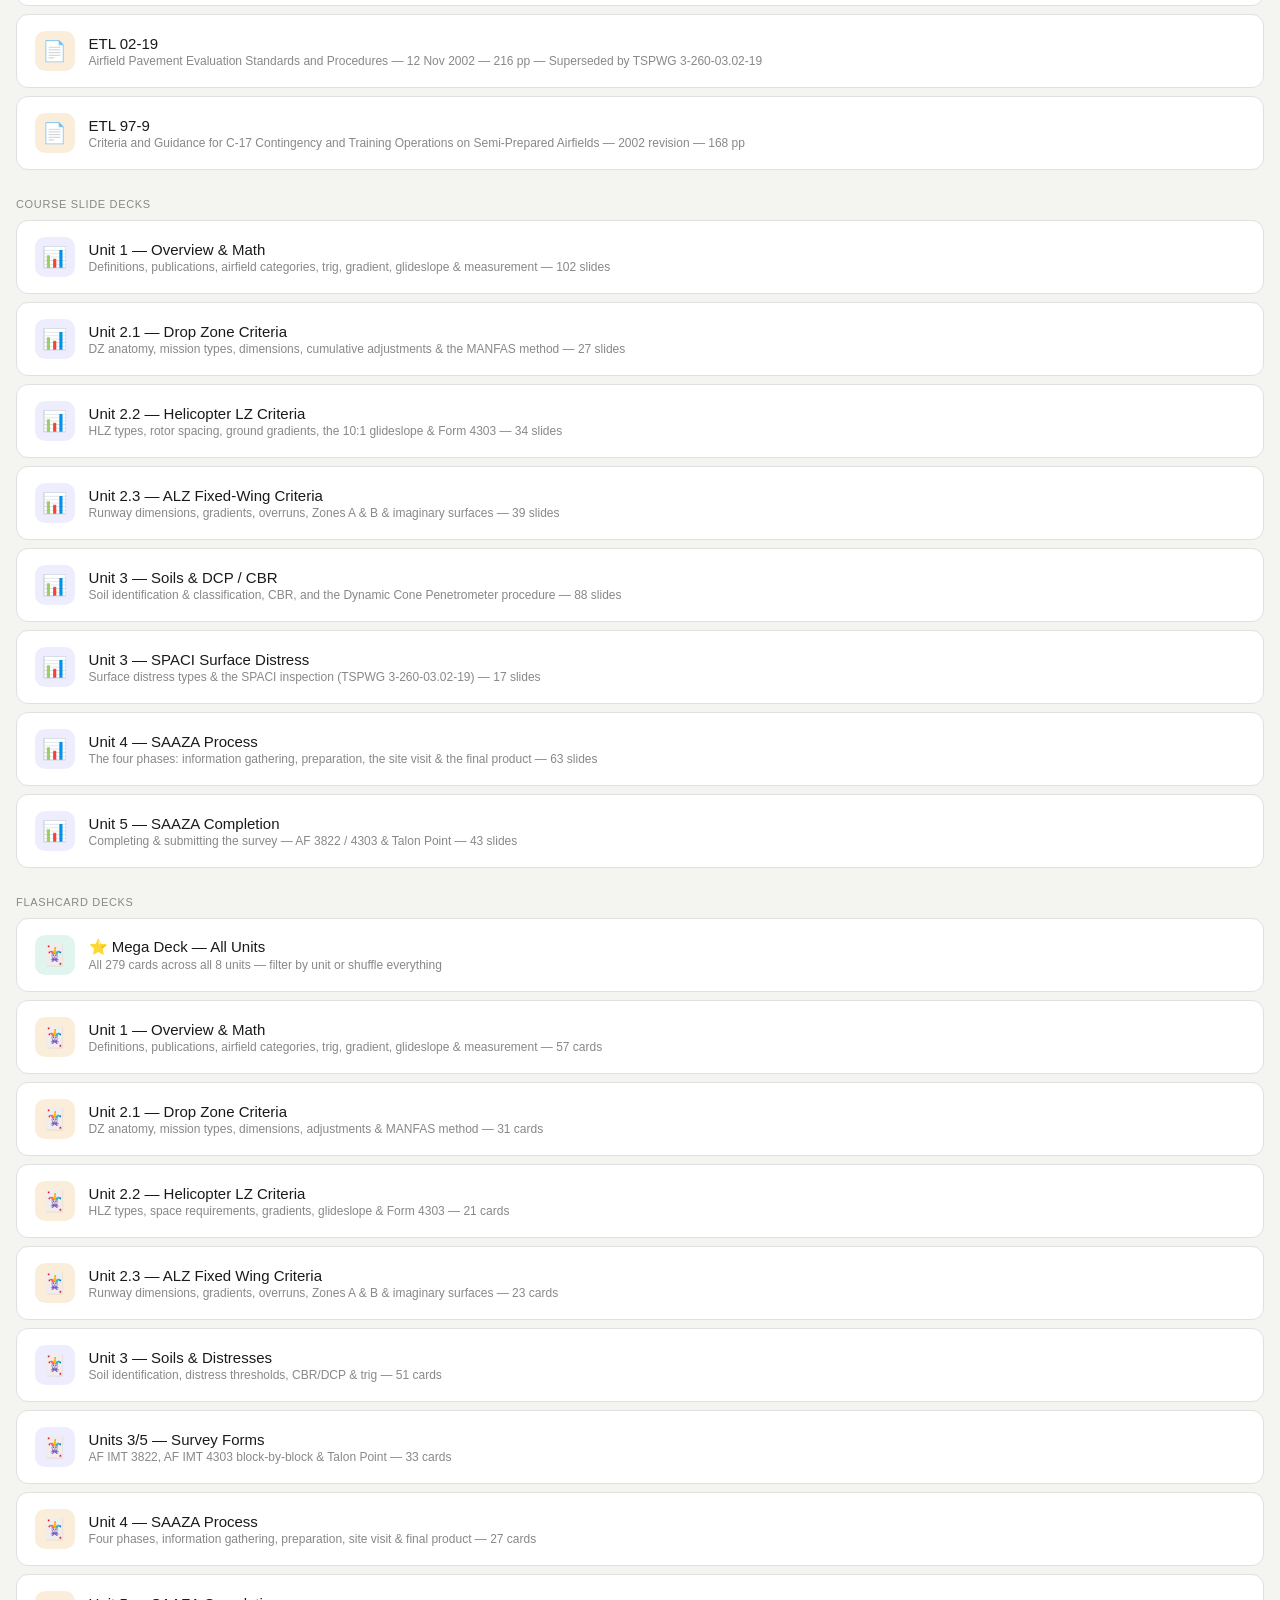
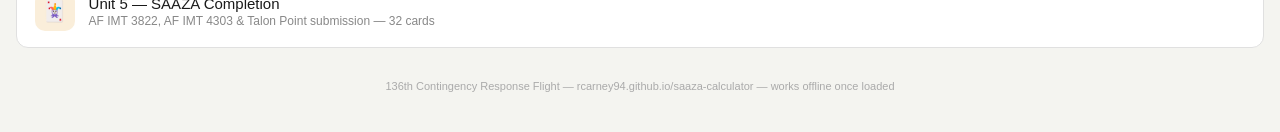
==== commit cd5d3378: "Add files via upload" ====
--- a/index.html
+++ b/index.html
@@ -40,8 +40,6 @@
 .disc-btn{display:block;width:100%;background:#1D9E75;color:#fff;border:none;border-radius:10px;padding:12px;font-size:15px;font-weight:600;cursor:pointer}
 .disc-btn:active{background:#178463}
 </style>
-<link rel="stylesheet" href="saaza-modes.css">
-<script defer src="saaza-modes.js"></script>
 </head>
 <body>
 
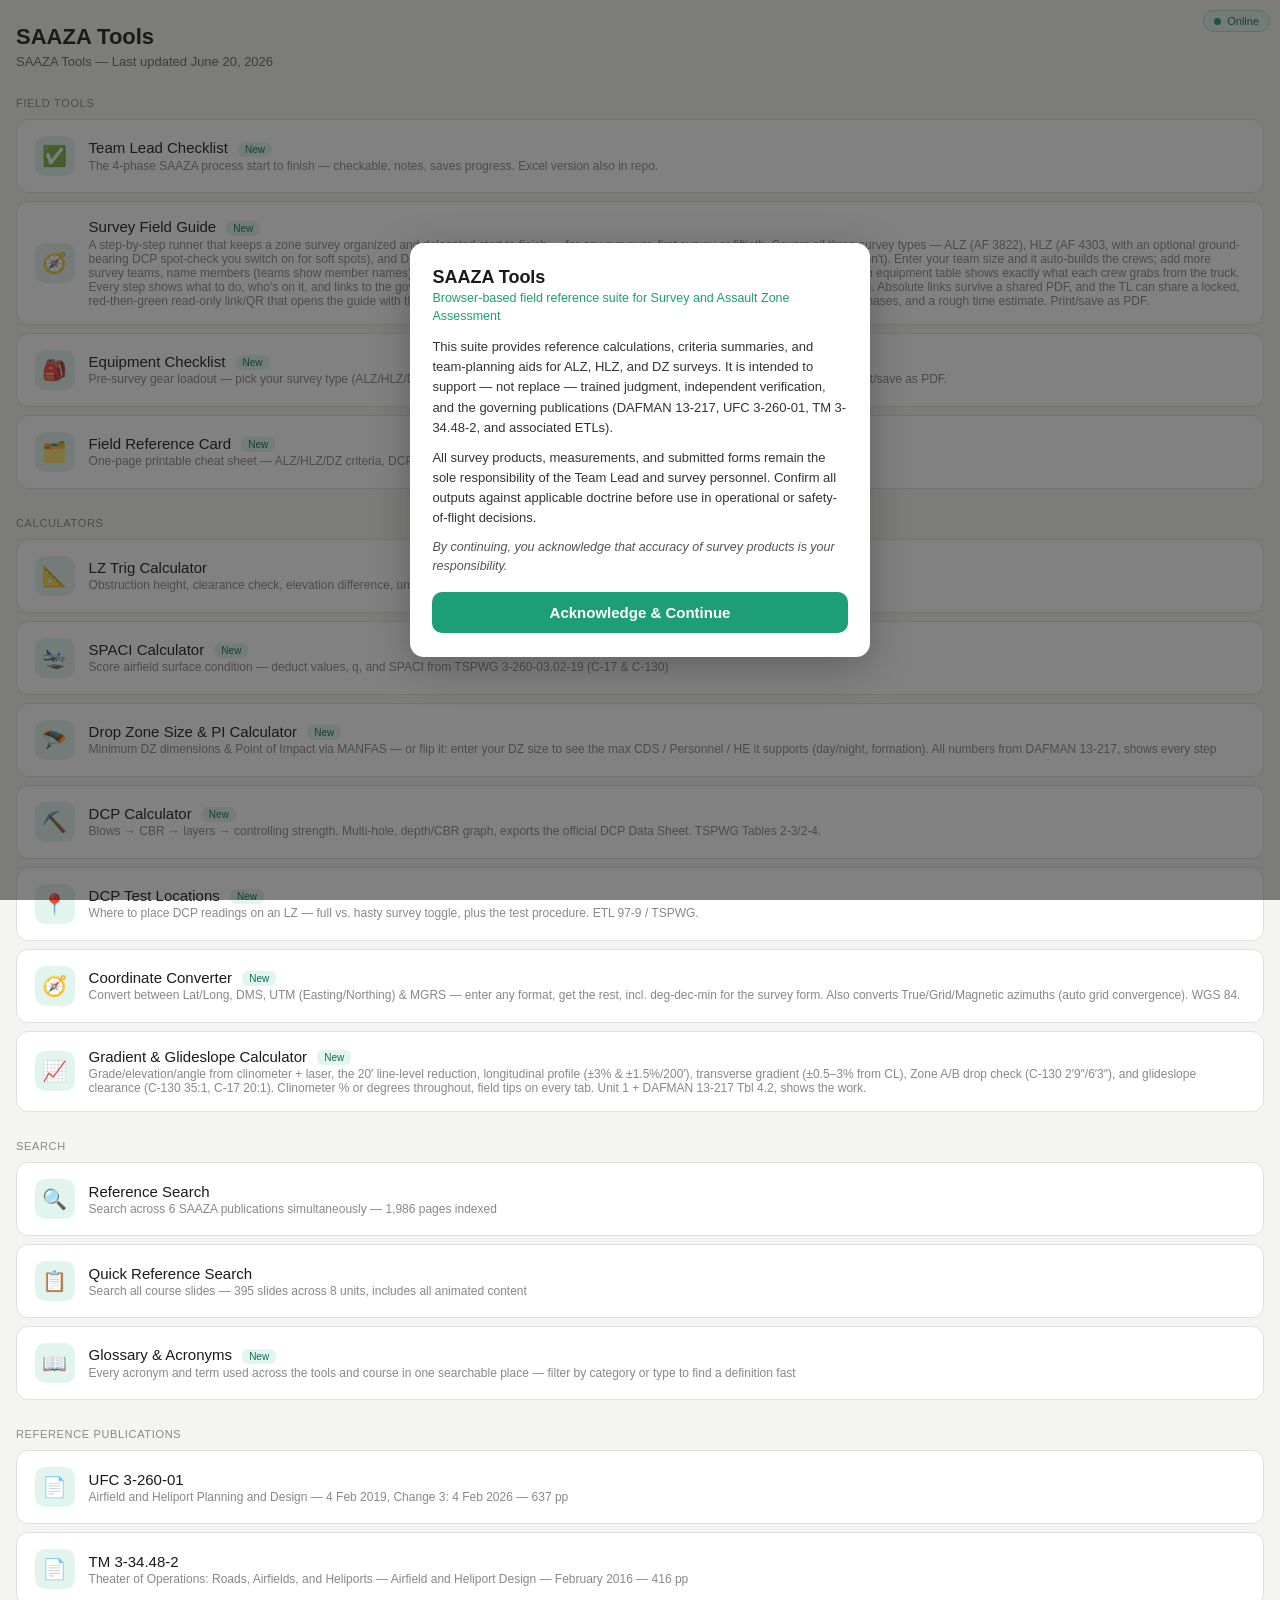
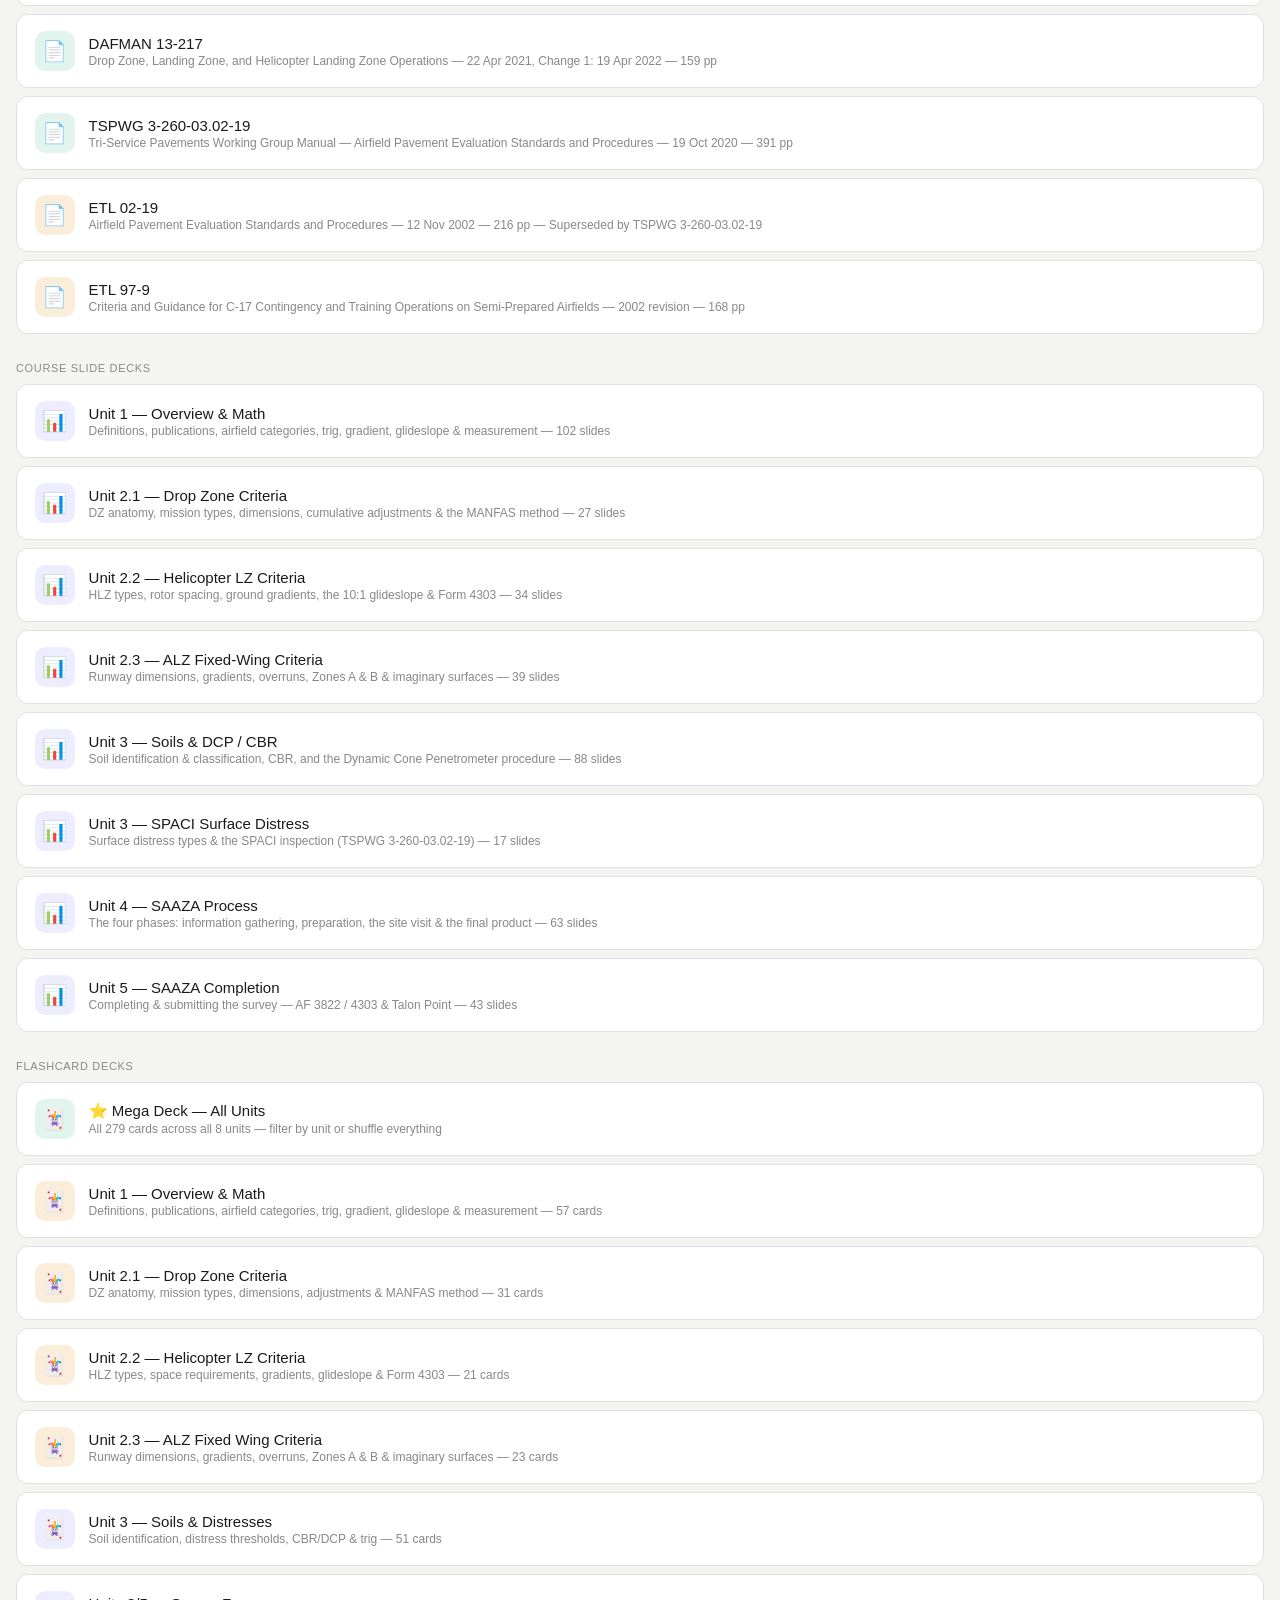
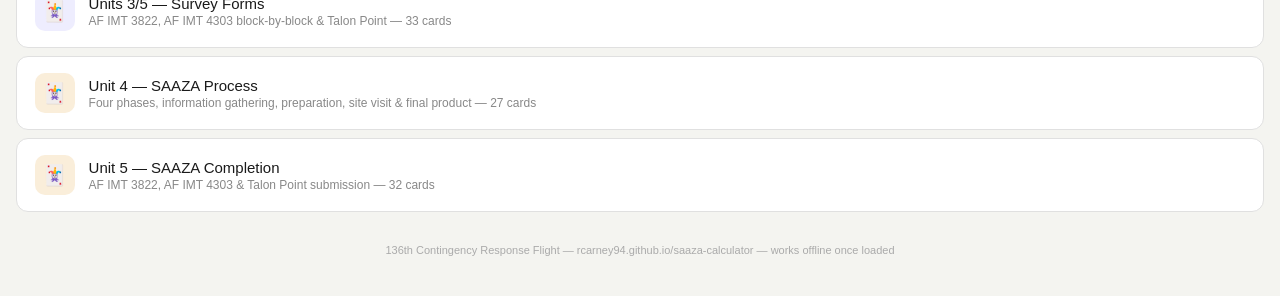
==== commit 19871ab8: "Add files via upload" ====
--- a/index.html
+++ b/index.html
@@ -77,6 +77,20 @@
       <div class="tool-desc">A step-by-step runner that keeps a zone survey organized and delegated start to finish — for any surveyor, first survey or fiftieth. Covers all three survey types — ALZ (AF 3822), HLZ (AF 4303, with an optional ground-bearing DCP spot-check you switch on for soft spots), and DZ (AF 3823) — and rebuilds the right crews for each (ALZ has a DCP team; HLZ/DZ don't). Enter your team size and it auto-builds the crews; add more survey teams, name members (teams show member names), and move people or hand individual tasks between teams for full flexibility. A per-team equipment table shows exactly what each crew grabs from the truck. Every step shows what to do, who's on it, and links to the governing publication, the exact class slide, and the app tool to use (right down to the tab). Absolute links survive a shared PDF, and the TL can share a locked, red-then-green read-only link/QR that opens the guide with the teams pre-built. In the field: focus to one team's tasks, check off steps, collapsible phases, and a rough time estimate. Print/save as PDF.</div>
     </div>
   </a>
+  <a class="tool-card" href="SAAZA_Equipment_Checklist.html">
+    <div class="icon green">🎒</div>
+    <div>
+      <div class="tool-name">Equipment Checklist <span class="badge">New</span></div>
+      <div class="tool-desc">Pre-survey gear loadout — pick your survey type (ALZ/HLZ/DZ) to see exactly what it needs, check items off as you pack, saves automatically. Print/save as PDF.</div>
+    </div>
+  </a>
+  <a class="tool-card" href="SAAZA_Field_Reference_Card.html">
+    <div class="icon green">🗂️</div>
+    <div>
+      <div class="tool-name">Field Reference Card <span class="badge">New</span></div>
+      <div class="tool-desc">One-page printable cheat sheet — ALZ/HLZ/DZ criteria, DCP rules, gradients, forms &amp; submission routing. The pocket backup to the digital tools.</div>
+    </div>
+  </a>
 </div>
 
 <div class="section">
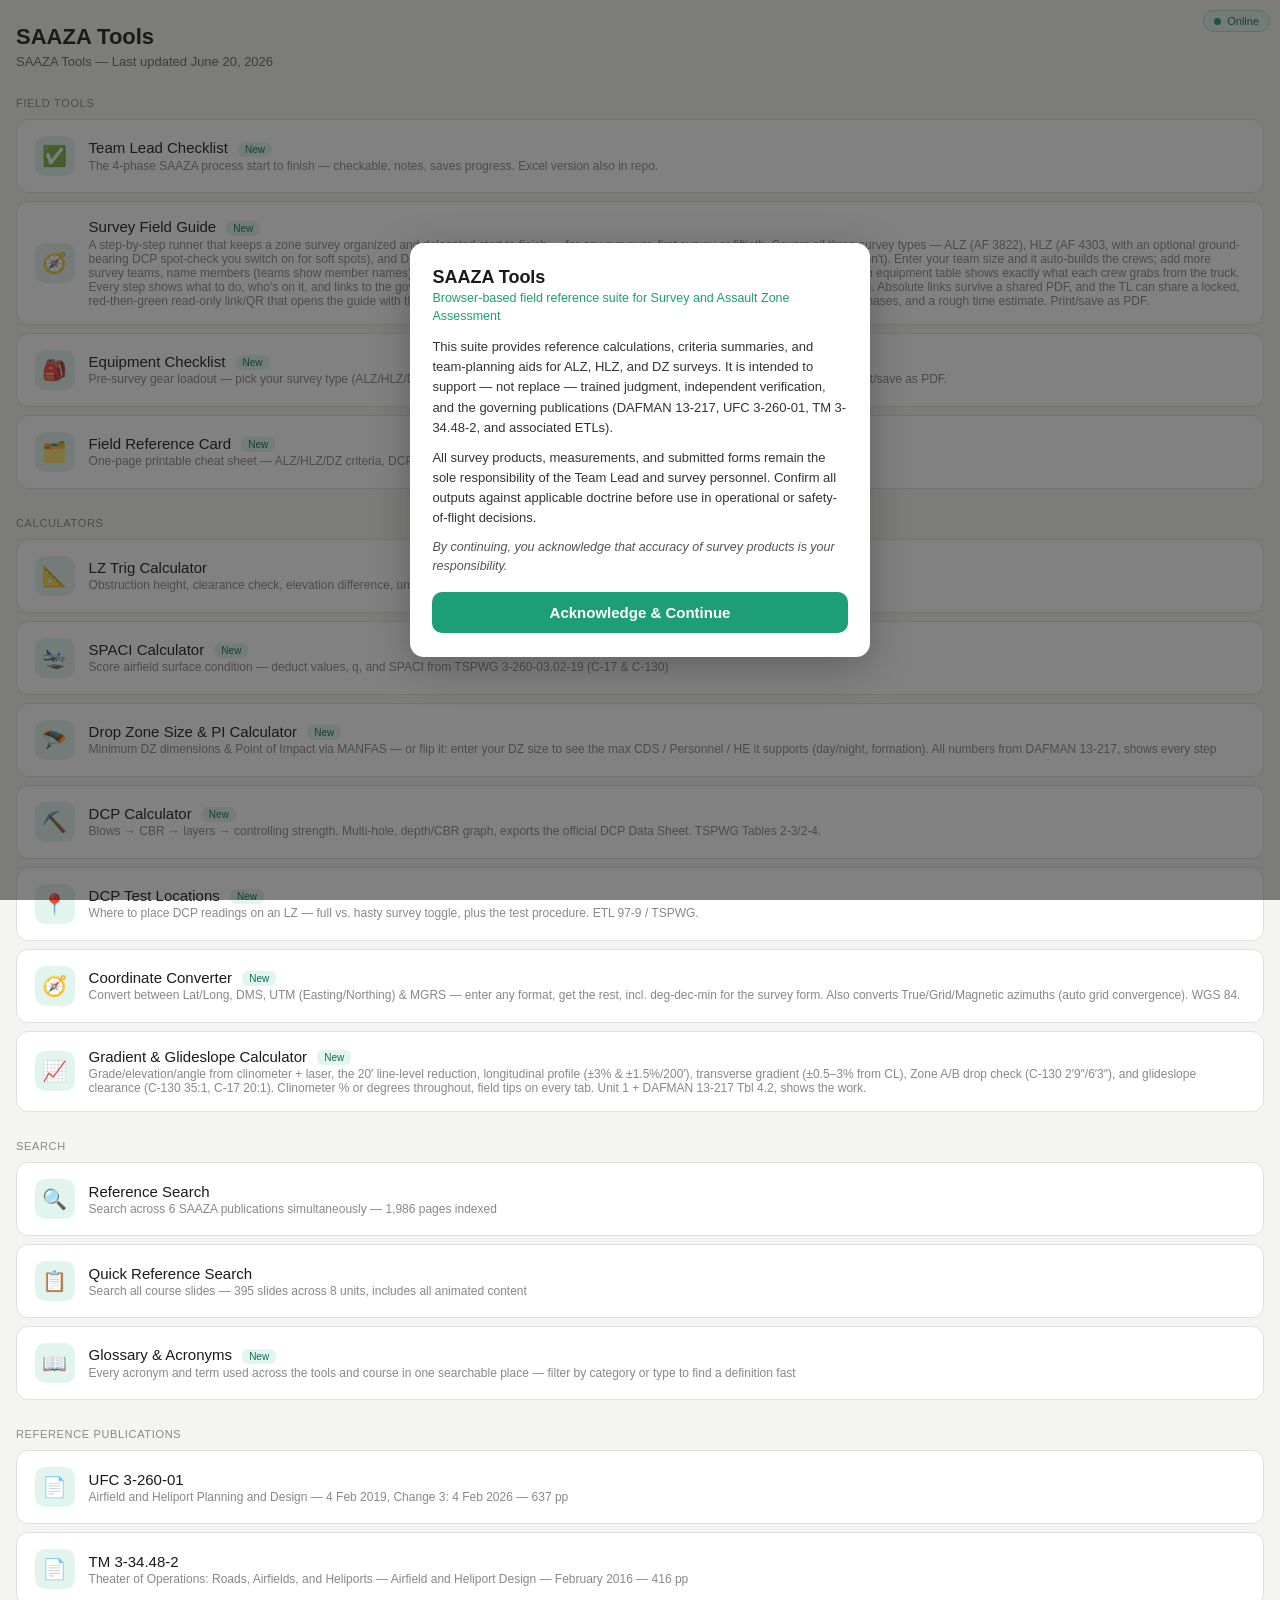
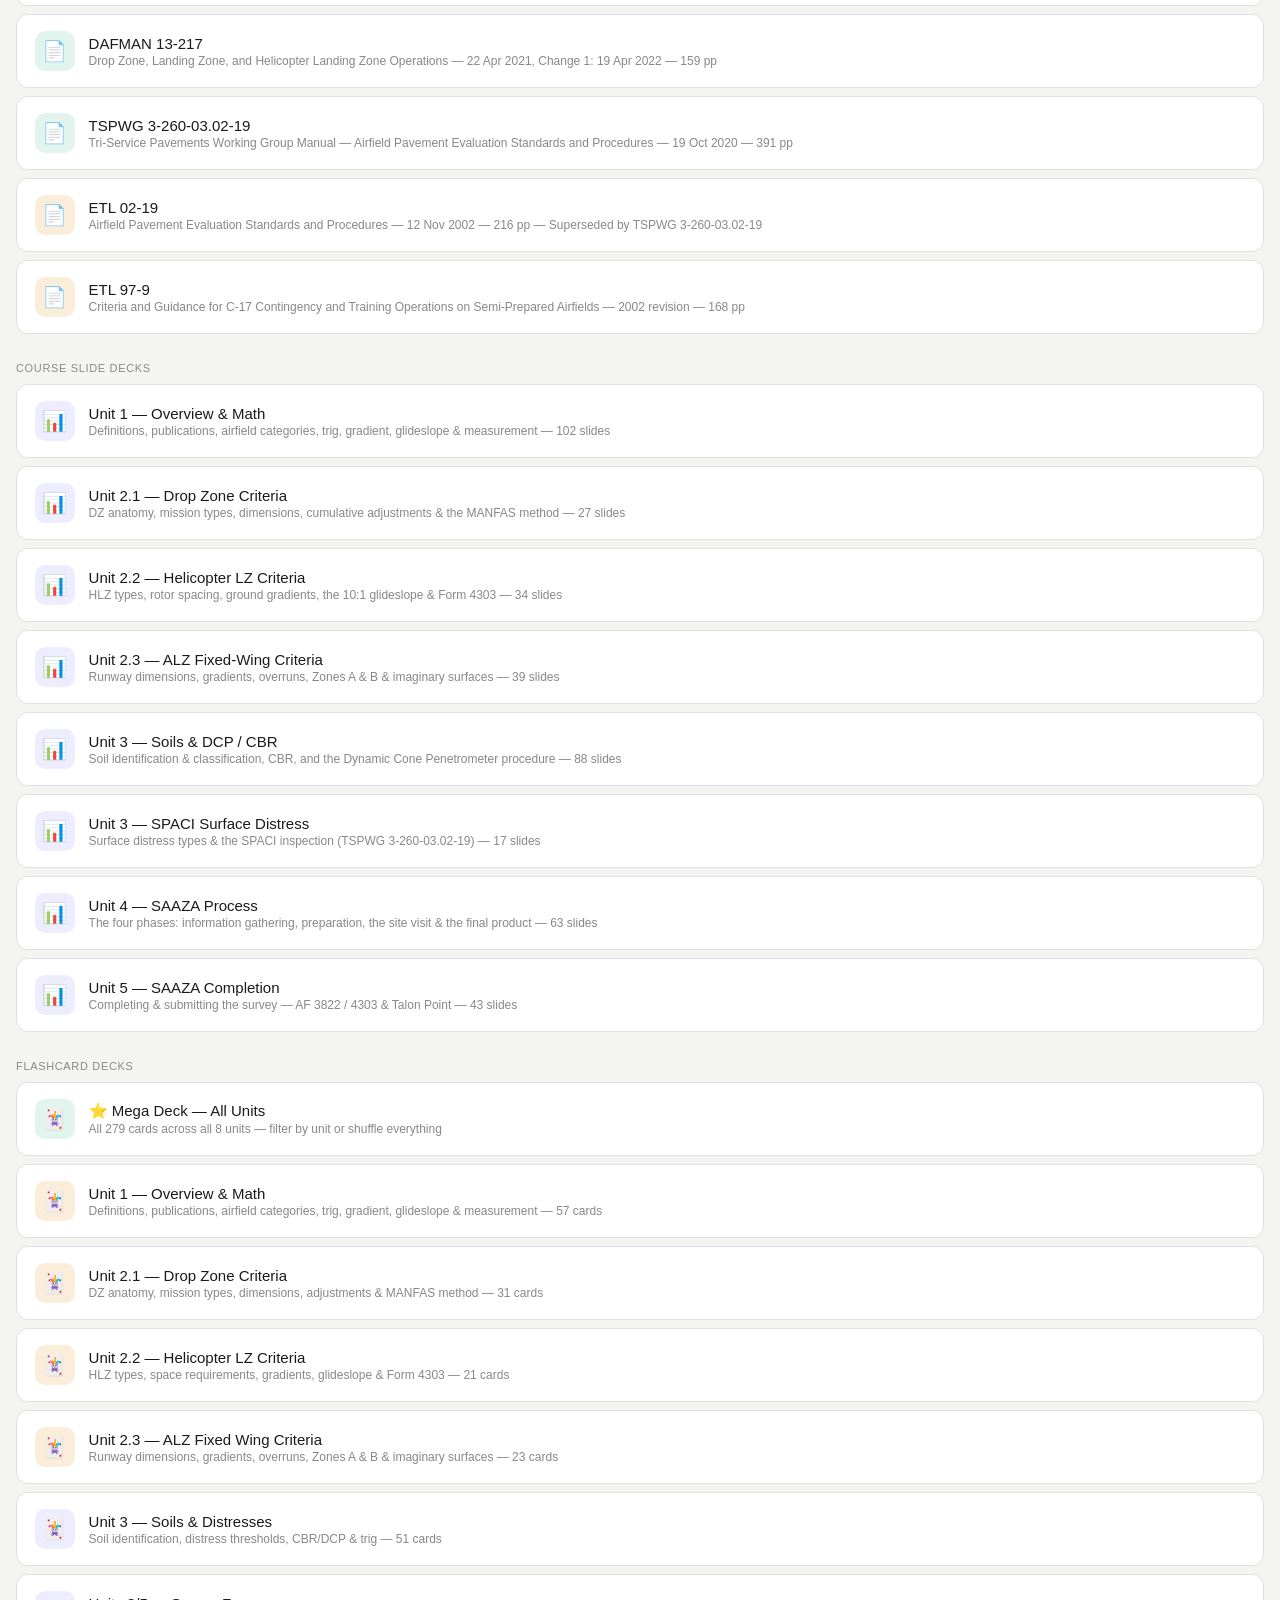
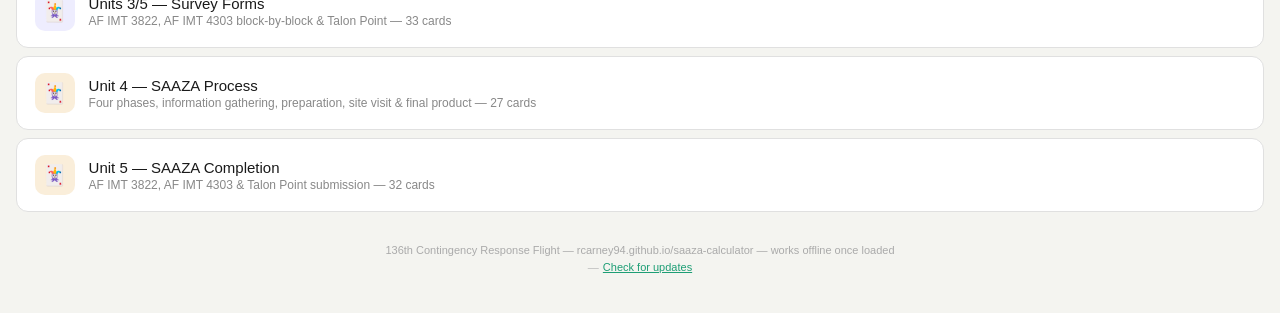
==== commit a7b3ed91: "Add files via upload" ====
--- a/index.html
+++ b/index.html
@@ -4,6 +4,12 @@
 <meta charset="UTF-8"/>
 <meta name="viewport" content="width=device-width, initial-scale=1.0"/>
 <title>SAAZA Tools</title>
+<link rel="manifest" href="manifest.json"/>
+<meta name="theme-color" content="#1D9E75"/>
+<link rel="apple-touch-icon" href="icon-192.png"/>
+<meta name="apple-mobile-web-app-capable" content="yes"/>
+<meta name="apple-mobile-web-app-status-bar-style" content="default"/>
+<meta name="apple-mobile-web-app-title" content="SAAZA"/>
 <style>
 *{box-sizing:border-box;margin:0;padding:0}
 body{font-family:-apple-system,BlinkMacSystemFont,"Segoe UI",Arial,sans-serif;background:#f4f4f0;color:#1a1a1a;min-height:100vh;padding:1.5rem 1rem}
@@ -29,6 +35,17 @@
 .net-pill.online .net-dot{background:#1D9E75}
 .net-pill.offline{background:#FAEEDA;color:#633806;border-color:#FAC775}
 .net-pill.offline .net-dot{background:#BA7517}
+/* PWA update banner (item 11) */
+.pwa-banner{position:fixed;left:10px;right:10px;bottom:10px;z-index:1100;background:#fff;border:1px solid #cfcfc4;border-left:4px solid #1D9E75;border-radius:12px;box-shadow:0 6px 24px rgba(0,0,0,.22);padding:13px 15px;max-width:520px;margin:0 auto;display:none}
+.pwa-banner.show{display:block}
+.pwa-banner .pwa-msg{font-size:14px;font-weight:600;color:#1a1a1a;margin-bottom:4px}
+.pwa-banner .pwa-warn{font-size:12px;color:#8a5a12;background:#FAEEDA;border-radius:7px;padding:7px 9px;line-height:1.45;margin:8px 0 11px}
+.pwa-banner .pwa-btns{display:flex;gap:8px}
+.pwa-banner .pwa-up{flex:1;background:#1D9E75;color:#fff;border:none;border-radius:9px;padding:11px;font-size:14px;font-weight:600;cursor:pointer}
+.pwa-banner .pwa-up:disabled{opacity:.6}
+.pwa-banner .pwa-later{background:#fff;color:#777;border:1px solid #d8d8cf;border-radius:9px;padding:11px 16px;font-size:14px;cursor:pointer}
+.foot-ver{display:block;margin-top:5px;font-size:11px;color:#bbb}
+.foot-ver button{background:none;border:none;color:#1D9E75;font-size:11px;cursor:pointer;text-decoration:underline;padding:0 0 0 4px}
 /* first-use disclaimer (item 1) */
 .disc-overlay{position:fixed;inset:0;background:rgba(26,26,26,.55);display:flex;align-items:center;justify-content:center;padding:1.25rem;z-index:1000}
 .disc-overlay[hidden]{display:none}
@@ -45,6 +62,15 @@
 
 <div class="net-pill online" id="net-pill"><span class="net-dot"></span><span class="net-label">Online</span></div>
 
+<div class="pwa-banner" id="pwa-banner" role="alert">
+  <div class="pwa-msg">A new version of the SAAZA Tools is available.</div>
+  <div class="pwa-warn">If your signal is weak or spotty, wait until you have a strong, stable connection before updating — an interrupted update can leave the tools broken until you can reload with good signal.</div>
+  <div class="pwa-btns">
+    <button class="pwa-up" id="pwa-update-btn">Update now</button>
+    <button class="pwa-later" id="pwa-later">Later</button>
+  </div>
+</div>
+
 <div class="disc-overlay" id="disc-overlay" hidden>
   <div class="disc-card" role="dialog" aria-modal="true" aria-labelledby="disc-title">
     <h2 id="disc-title">SAAZA Tools</h2>
@@ -344,7 +370,9 @@
   </a>
 </div>
 
-<div class="footer">136th Contingency Response Flight &mdash; rcarney94.github.io/saaza-calculator &mdash; works offline once loaded</div>
+<div class="footer">136th Contingency Response Flight &mdash; rcarney94.github.io/saaza-calculator &mdash; works offline once loaded
+  <span class="foot-ver"><span id="pwa-version">&mdash;</span><button id="pwa-check" type="button">Check for updates</button></span>
+</div>
 
 <script>
 (function(){
@@ -381,5 +409,81 @@
 })();
 </script>
 
+<script>
+/* ---- PWA registration + controlled update flow (item 11) ---- */
+(function(){
+  if(!('serviceWorker' in navigator)) return;
+  var refreshing=false, verEl, banner;
+
+  // When the new worker takes control, reload once (covers this tab; other tabs reload too).
+  navigator.serviceWorker.addEventListener('controllerchange', function(){
+    if(refreshing) return; refreshing=true; window.location.reload();
+  });
+
+  function showBanner(worker){
+    if(!banner || !worker) return;
+    banner.classList.add('show');
+    var btn=document.getElementById('pwa-update-btn');
+    btn.onclick=function(){
+      // only proceed if we still have signal — an interrupted swap is the bad case
+      if(!navigator.onLine){ btn.textContent='Connect to a network first'; setTimeout(function(){btn.textContent='Update now';},2200); return; }
+      btn.disabled=true; btn.textContent='Updating\u2026';
+      worker.postMessage({type:'SKIP_WAITING'});   // -> sw calls skipWaiting -> controllerchange -> reload
+    };
+  }
+
+  function watch(worker){            // show banner once a NEW worker finishes installing
+    if(!worker) return;
+    worker.addEventListener('statechange', function(){
+      if(worker.state==='installed' && navigator.serviceWorker.controller) showBanner(worker);
+    });
+  }
+
+  function askVersion(reg){
+    var sw=navigator.serviceWorker.controller || (reg && reg.active);
+    if(!sw) return;
+    try{
+      var ch=new MessageChannel();
+      ch.port1.onmessage=function(e){ if(e.data && e.data.version && verEl) verEl.textContent='v'+e.data.version; };
+      sw.postMessage({type:'GET_VERSION'}, [ch.port2]);
+    }catch(e){}
+  }
+
+  window.addEventListener('load', function(){
+    banner=document.getElementById('pwa-banner');
+    verEl=document.getElementById('pwa-version');
+    var later=document.getElementById('pwa-later');
+    if(later) later.onclick=function(){ banner.classList.remove('show'); };
+
+    navigator.serviceWorker.register('sw.js').then(function(reg){
+      askVersion(reg);
+      if(reg.waiting && navigator.serviceWorker.controller) showBanner(reg.waiting); // update already waiting
+      if(reg.installing) watch(reg.installing);
+      reg.addEventListener('updatefound', function(){ watch(reg.installing); });
+
+      function check(){ if(navigator.onLine) reg.update().catch(function(){}); }
+      document.addEventListener('visibilitychange', function(){ if(document.visibilityState==='visible') check(); });
+      window.addEventListener('online', check);
+      setInterval(check, 60*60*1000);  // hourly while open
+
+      var mc=document.getElementById('pwa-check');
+      if(mc) mc.onclick=function(){
+        if(!navigator.onLine){ mc.textContent='Offline \u2014 connect first'; setTimeout(function(){mc.textContent='Check for updates';},2200); return; }
+        mc.textContent='Checking\u2026';
+        reg.update().then(function(){
+          setTimeout(function(){
+            if(reg.waiting){ showBanner(reg.waiting); mc.textContent='Check for updates'; }
+            else { mc.textContent='Up to date \u2713'; setTimeout(function(){mc.textContent='Check for updates';},2500); }
+          },800);
+        }).catch(function(){ mc.textContent='Check for updates'; });
+      };
+    }).catch(function(){ /* registration failed; the page still works as an ordinary site */ });
+
+    // once a controller exists (after first activate), fetch the version for the footer
+    navigator.serviceWorker.ready.then(function(reg){ askVersion(reg); });
+  });
+})();
+</script>
+
 </body>
 </html>
